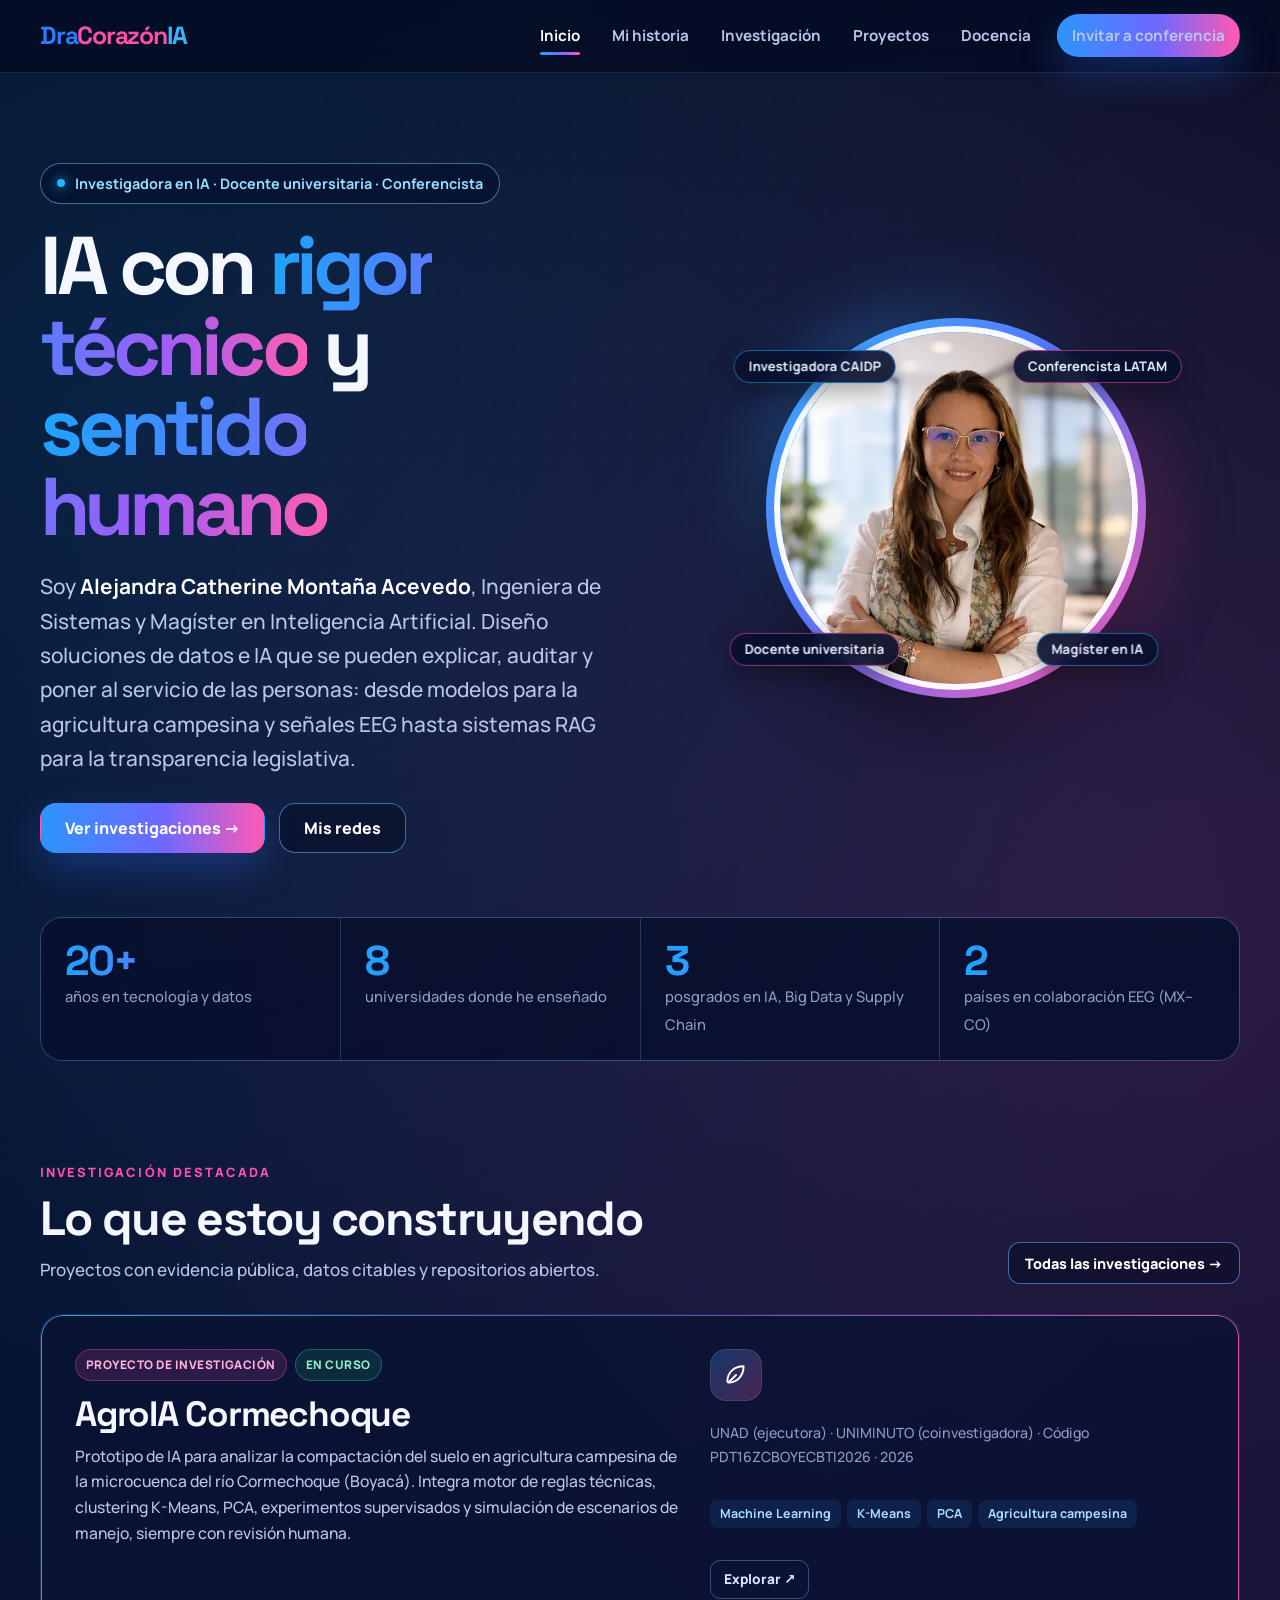
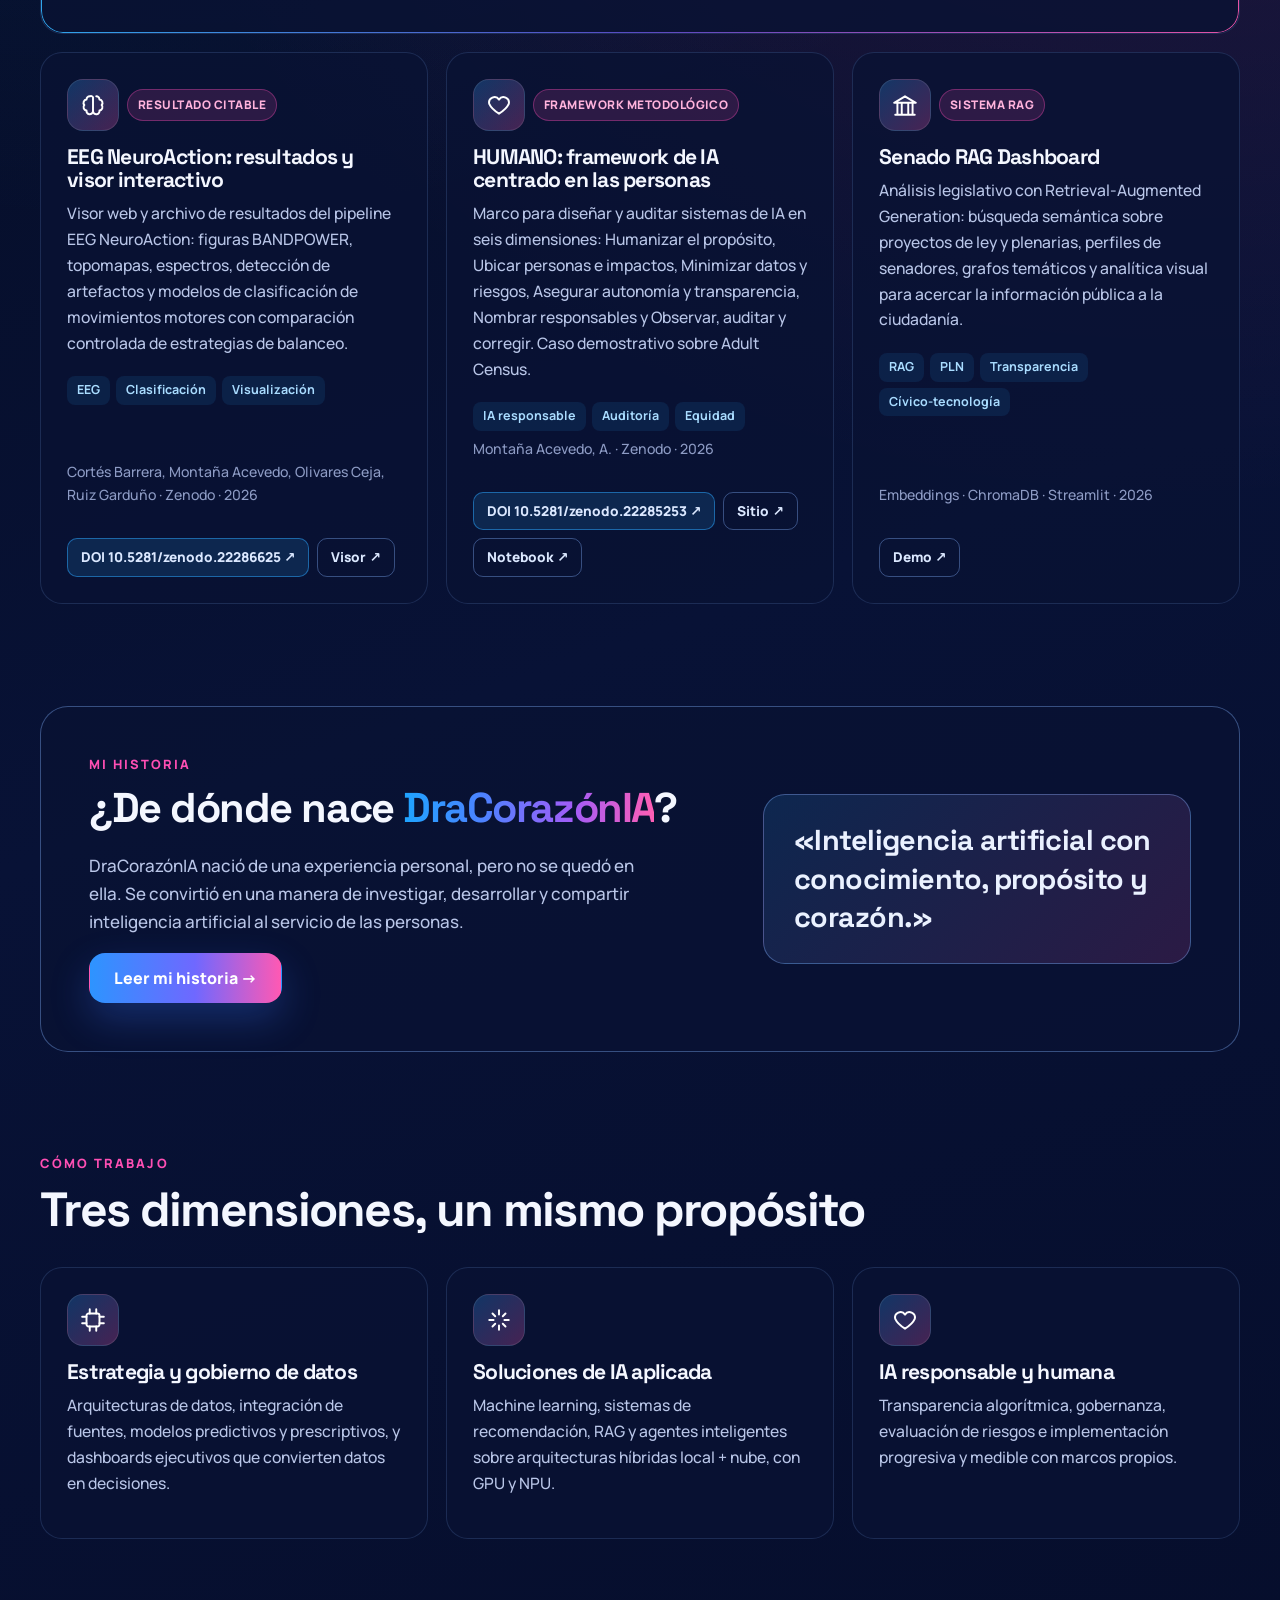
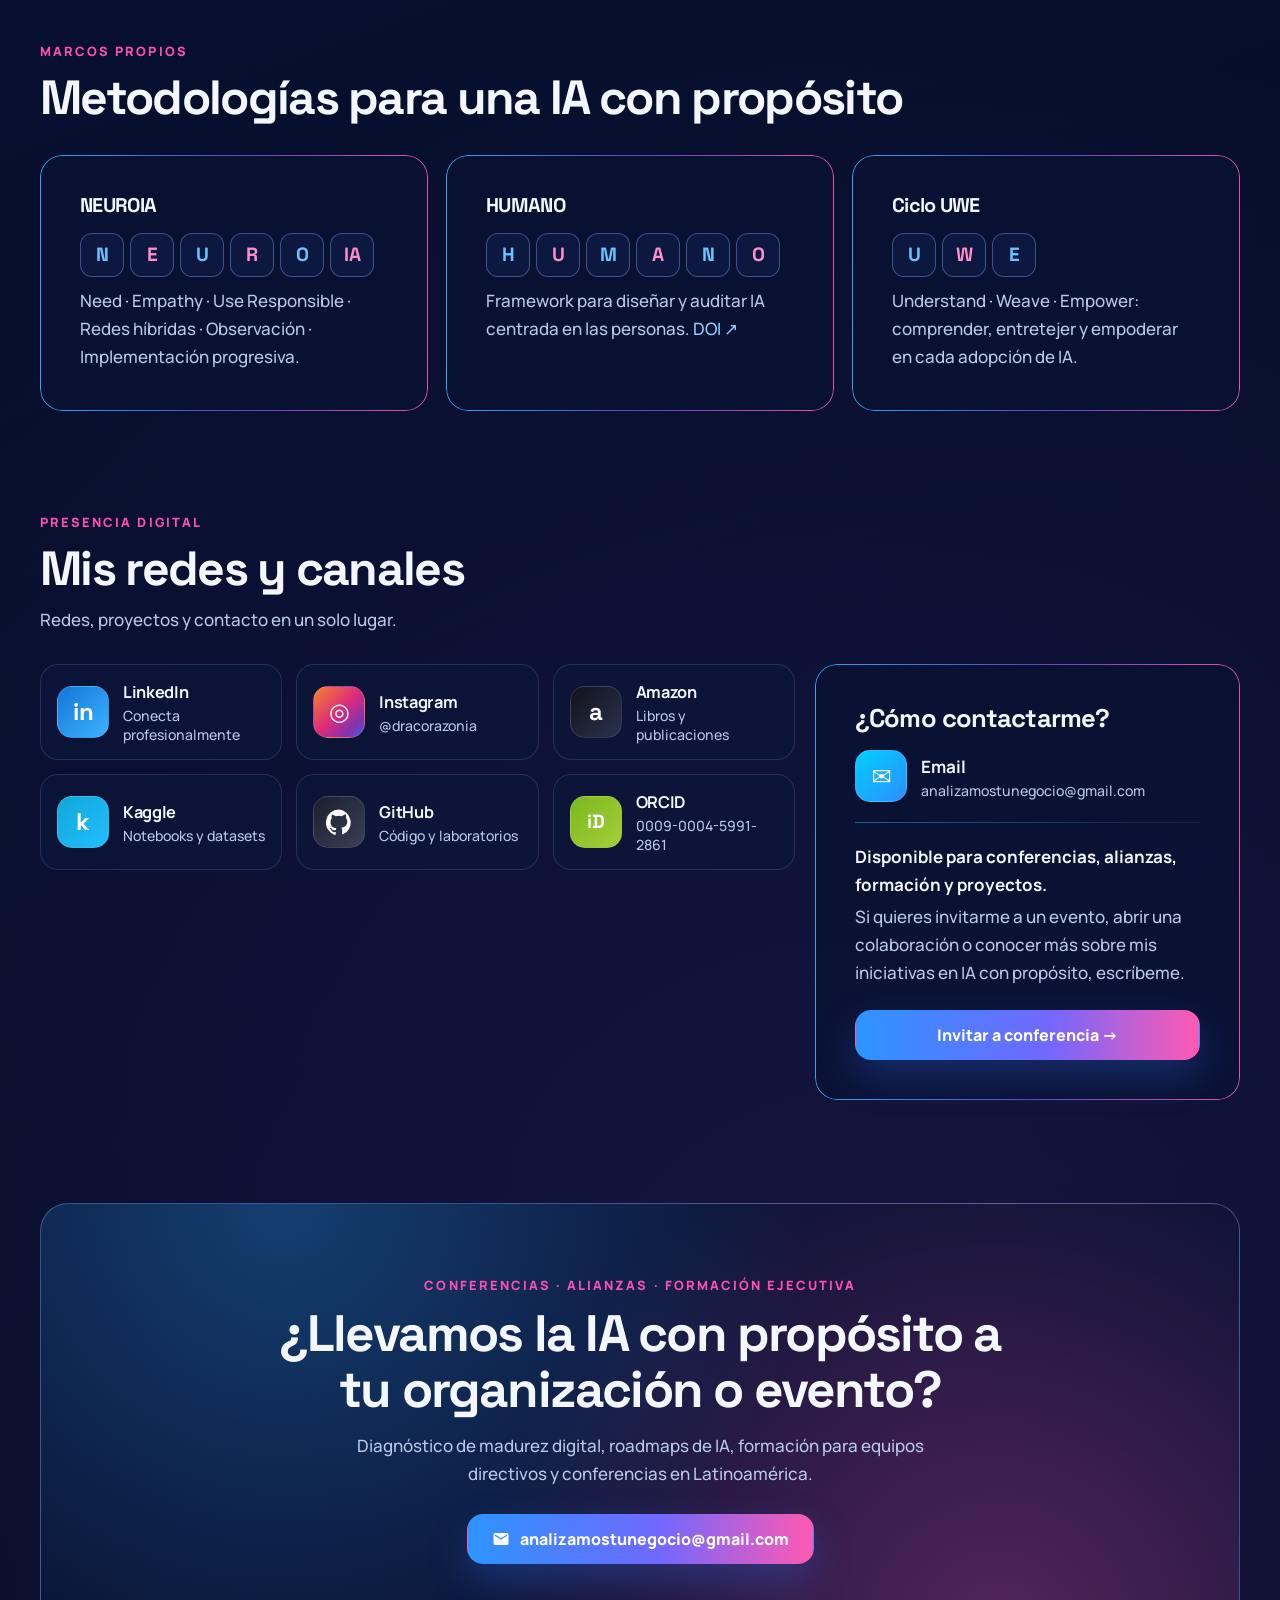
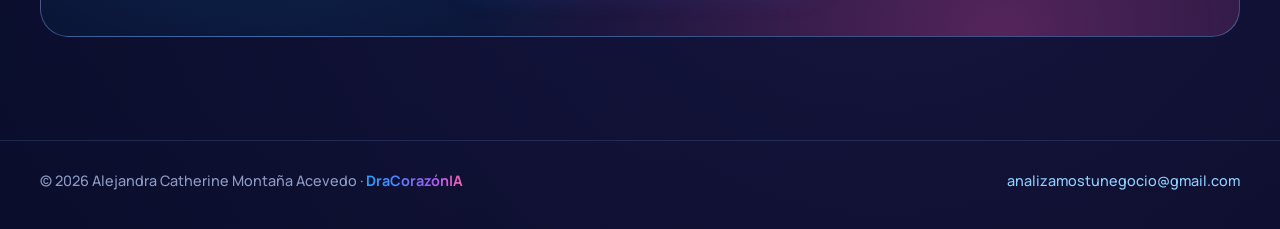
==== index.html @ 2e975c60 "Enlazar las experiencias publicadas en lugar del código Los botones de cada proyecto llevan ahora a " ====
<!doctype html>
<html lang="es">
<head>
  <meta charset="utf-8">
  <meta name="viewport" content="width=device-width, initial-scale=1.0, viewport-fit=cover">
  <title>Alejandra Montaña · DraCorazónIA</title>
  <meta name="description" content="Alejandra Catherine Montaña Acevedo: Ingeniera de Sistemas y Magíster en IA. Investigación, docencia y conferencias en IA responsable.">
  <meta name="theme-color" content="#050b22">
  <meta property="og:title" content="Alejandra Montaña · DraCorazónIA">
  <meta property="og:description" content="Alejandra Catherine Montaña Acevedo: Ingeniera de Sistemas y Magíster en IA. Investigación, docencia y conferencias en IA responsable.">
  <meta property="og:type" content="website">
  <meta property="og:image" content="https://acatherinebusinessintelligence.github.io/images/alejandra.jpg">
  <link rel="icon" href="data:image/svg+xml,%3Csvg xmlns='http://www.w3.org/2000/svg' viewBox='0 0 32 32'%3E%3Cdefs%3E%3ClinearGradient id='g' x1='0' x2='1'%3E%3Cstop offset='0' stop-color='%232d94ff'/%3E%3Cstop offset='1' stop-color='%23ff59b3'/%3E%3C/linearGradient%3E%3C/defs%3E%3Crect width='32' height='32' rx='9' fill='url(%23g)'/%3E%3Ctext x='16' y='22' font-family='Arial' font-weight='700' font-size='15' fill='white' text-anchor='middle'%3EAM%3C/text%3E%3C/svg%3E">
  <link rel="preconnect" href="https://fonts.googleapis.com">
  <link rel="preconnect" href="https://fonts.gstatic.com" crossorigin>
  <link href="https://fonts.googleapis.com/css2?family=Space+Grotesk:wght@500;700;800&family=Manrope:wght@500;600;700;800&display=swap" rel="stylesheet">
  <link rel="stylesheet" href="style.css?v=9">
</head>
<body>
<a class="skip" href="#contenido">Saltar al contenido</a>
<header class="site-header">
  <div class="wrap nav">
    <a class="brand" href="index.html" aria-label="DraCorazónIA, inicio"><span class="dra">Dra</span><span class="corazon">Corazón</span><span class="ia">IA</span></a>
    <button class="menu-btn" aria-expanded="false" aria-controls="nav-links" aria-label="Abrir menú">
      <svg viewBox="0 0 24 24" fill="none" stroke="currentColor" stroke-width="2" stroke-linecap="round"><path d="M4 7h16M4 12h16M4 17h16"/></svg>
    </button>
    <nav id="nav-links" class="nav-links" aria-label="Principal">
        <a href="index.html" aria-current="page">Inicio</a>
        <a href="historia.html">Mi historia</a>
        <a href="investigacion.html">Investigación</a>
        <a href="proyectos.html">Proyectos</a>
        <a href="docencia.html">Docencia</a>
      <a class="btn btn-primary btn-sm nav-cta" href="mailto:analizamostunegocio@gmail.com?subject=Invitaci%C3%B3n%20a%20conferencia">Invitar a conferencia</a>
    </nav>
  </div>
</header>

<main id="contenido">
  <div class="wrap">
    <section class="hero">
      <div>
        <span class="eyebrow">Investigadora en IA · Docente universitaria · Conferencista</span>
        <h1>IA con <span class="grad-text">rigor técnico</span> y <span class="grad-text">sentido humano</span></h1>
        <p class="lead">Soy <strong>Alejandra Catherine Montaña Acevedo</strong>, Ingeniera de Sistemas y Magíster en Inteligencia Artificial.
        Diseño soluciones de datos e IA que se pueden explicar, auditar y poner al servicio de las personas: desde modelos para la agricultura campesina
        y señales EEG hasta sistemas RAG para la transparencia legislativa.</p>
        <div class="hero-actions">
          <a class="btn btn-primary" href="investigacion.html">Ver investigaciones →</a>
          <a class="btn btn-ghost" href="#redes">Mis redes</a>
        </div>
      </div>
      <div class="portrait">
        <div class="portrait-ring">
          <picture>
            <source srcset="images/alejandra.webp" type="image/webp">
            <img src="images/alejandra.jpg" alt="Retrato de Alejandra Montaña" width="640" height="960" fetchpriority="high">
          </picture>
        </div>
        <ul class="orbit" aria-label="Aspectos destacados del perfil">
          <li class="orbit-chip" style="--a:45deg"><span><b>Magíster en IA</b></span></li>
          <li class="orbit-chip" style="--a:135deg"><span><b>Docente universitaria</b></span></li>
          <li class="orbit-chip" style="--a:225deg"><span><b>Investigadora CAIDP</b></span></li>
          <li class="orbit-chip" style="--a:315deg"><span><b>Conferencista LATAM</b></span></li>
        </ul>
      </div>
    </section>

    <div class="stats reveal" role="list">
      <div class="stat" role="listitem"><b class="grad-text">20+</b><span>años en tecnología y datos</span></div>
      <div class="stat" role="listitem"><b class="grad-text">8</b><span>universidades donde he enseñado</span></div>
      <div class="stat" role="listitem"><b class="grad-text">3</b><span>posgrados en IA, Big Data y Supply Chain</span></div>
      <div class="stat" role="listitem"><b class="grad-text">2</b><span>países en colaboración EEG (MX–CO)</span></div>
    </div>

    <section class="section">
      <div class="section-head">
        <div><span class="kicker">Investigación destacada</span><h2>Lo que estoy construyendo</h2>
        <p>Proyectos con evidencia pública, datos citables y repositorios abiertos.</p></div>
        <a class="btn btn-ghost btn-sm" href="investigacion.html">Todas las investigaciones →</a>
      </div>
      <div class="grid">
      <article class="card featured reveal" data-topics="agro ml">
        <div>
          <div class="badges"><span class="badge type">Proyecto de investigación</span><span class="badge live">En curso</span></div>
          <h3>AgroIA Cormechoque</h3>
          <p>Prototipo de IA para analizar la compactación del suelo en agricultura campesina de la microcuenca del río Cormechoque (Boyacá). Integra motor de reglas técnicas, clustering K-Means, PCA, experimentos supervisados y simulación de escenarios de manejo, siempre con revisión humana.</p>
        </div>
        <div style="display:flex;flex-direction:column;justify-content:center;gap:14px">
          <div class="icon"><svg viewBox="0 0 24 24" aria-hidden="true"><path d="M5 19c8 0 14-6 14-15-9 0-15 6-15 14zM5 19l7-7"/></svg></div>
          <p class="meta">UNAD (ejecutora) · UNIMINUTO (coinvestigadora) · Código PDT16ZCBOYECBTI2026 · 2026</p>
          <div class="tags"><span class="tag">Machine Learning</span><span class="tag">K-Means</span><span class="tag">PCA</span><span class="tag">Agricultura campesina</span></div>
          <div class="card-links"><a href="https://acatherinebusinessintelligence.github.io/agroia-cormechoque-public/" target="_blank" rel="noopener">Explorar ↗</a></div>
        </div>
      </article>
      <article class="card reveal" data-topics="neuro ml">
        <div class="badges"><div class="icon"><svg viewBox="0 0 24 24" aria-hidden="true"><path d="M9 4a3 3 0 0 0-3 3 3 3 0 0 0-2 5 3 3 0 0 0 2 5 3 3 0 0 0 6 1V5a2 2 0 0 0-3-1zM15 4a3 3 0 0 1 3 3 3 3 0 0 1 2 5 3 3 0 0 1-2 5 3 3 0 0 1-6 1"/></svg></div><span class="badge type">Resultado citable</span></div>
        <h3>EEG NeuroAction: resultados y visor interactivo</h3>
        <p>Visor web y archivo de resultados del pipeline EEG NeuroAction: figuras BANDPOWER, topomapas, espectros, detección de artefactos y modelos de clasificación de movimientos motores con comparación controlada de estrategias de balanceo.</p>
        <div class="tags"><span class="tag">EEG</span><span class="tag">Clasificación</span><span class="tag">Visualización</span></div>
        <p class="meta">Cortés Barrera, Montaña Acevedo, Olivares Ceja, Ruiz Garduño · Zenodo · 2026</p>
        <div class="card-links"><a class="doi" href="https://doi.org/10.5281/zenodo.22286625" target="_blank" rel="noopener">DOI 10.5281/zenodo.22286625 ↗</a><a href="https://acatherinebusinessintelligence.github.io/eeg-neuroaction-resultados/" target="_blank" rel="noopener">Visor ↗</a></div>
      </article>
      <article class="card reveal" data-topics="etica">
        <div class="badges"><div class="icon"><svg viewBox="0 0 24 24" aria-hidden="true"><path d="M12 20s-7-4.4-9-9a5 5 0 0 1 9-4 5 5 0 0 1 9 4c-2 4.6-9 9-9 9z"/></svg></div><span class="badge type">Framework metodológico</span></div>
        <h3>HUMANO: framework de IA centrado en las personas</h3>
        <p>Marco para diseñar y auditar sistemas de IA en seis dimensiones: Humanizar el propósito, Ubicar personas e impactos, Minimizar datos y riesgos, Asegurar autonomía y transparencia, Nombrar responsables y Observar, auditar y corregir. Caso demostrativo sobre Adult Census.</p>
        <div class="tags"><span class="tag">IA responsable</span><span class="tag">Auditoría</span><span class="tag">Equidad</span></div>
        <p class="meta">Montaña Acevedo, A. · Zenodo · 2026</p>
        <div class="card-links"><a class="doi" href="https://doi.org/10.5281/zenodo.22285253" target="_blank" rel="noopener">DOI 10.5281/zenodo.22285253 ↗</a><a href="https://acatherinebusinessintelligence.github.io/humano-ai-framework/" target="_blank" rel="noopener">Sitio ↗</a><a href="https://www.kaggle.com/code/alejandramontana/humano-adult-census-kaggle" target="_blank" rel="noopener">Notebook ↗</a></div>
      </article>
      <article class="card reveal" data-topics="civica nlp">
        <div class="badges"><div class="icon"><svg viewBox="0 0 24 24" aria-hidden="true"><path d="M3 21h18M5 21V10M9 21V10M15 21V10M19 21V10M2 10l10-6 10 6z"/></svg></div><span class="badge type">Sistema RAG</span></div>
        <h3>Senado RAG Dashboard</h3>
        <p>Análisis legislativo con Retrieval-Augmented Generation: búsqueda semántica sobre proyectos de ley y plenarias, perfiles de senadores, grafos temáticos y analítica visual para acercar la información pública a la ciudadanía.</p>
        <div class="tags"><span class="tag">RAG</span><span class="tag">PLN</span><span class="tag">Transparencia</span><span class="tag">Cívico-tecnología</span></div>
        <p class="meta">Embeddings · ChromaDB · Streamlit · 2026</p>
        <div class="card-links"><a href="https://acatherinebusinessintelligence.github.io/senado-rag-dashboard/#vision" target="_blank" rel="noopener">Demo ↗</a></div>
      </article>
      </div>
    </section>

    <section class="section">
      <div class="story-teaser reveal">
        <div>
          <span class="kicker">Mi historia</span>
          <h2>¿De dónde nace <span class="grad-text">DraCorazónIA</span>?</h2>
          <p>DraCorazónIA nació de una experiencia personal, pero no se quedó en ella. Se convirtió en una manera de investigar,
          desarrollar y compartir inteligencia artificial al servicio de las personas.</p>
          <a class="btn btn-primary" href="historia.html">Leer mi historia →</a>
        </div>
        <blockquote>«Inteligencia artificial con conocimiento, propósito y corazón.»</blockquote>
      </div>
    </section>

    <section class="section">
      <div class="section-head"><div><span class="kicker">Cómo trabajo</span><h2>Tres dimensiones, un mismo propósito</h2></div></div>
      <div class="grid">
        <div class="card reveal"><div class="icon"><svg viewBox="0 0 24 24" aria-hidden="true"><rect x="6" y="6" width="12" height="12" rx="2"/><path d="M9 2v4M15 2v4M9 18v4M15 18v4M2 9h4M2 15h4M18 9h4M18 15h4"/></svg></div><h3>Estrategia y gobierno de datos</h3>
          <p>Arquitecturas de datos, integración de fuentes, modelos predictivos y prescriptivos, y dashboards ejecutivos que convierten datos en decisiones.</p></div>
        <div class="card reveal"><div class="icon"><svg viewBox="0 0 24 24" aria-hidden="true"><path d="M12 3v4M12 17v4M3 12h4M17 12h4M6 6l2.5 2.5M15.5 15.5 18 18M6 18l2.5-2.5M15.5 8.5 18 6"/></svg></div><h3>Soluciones de IA aplicada</h3>
          <p>Machine learning, sistemas de recomendación, RAG y agentes inteligentes sobre arquitecturas híbridas local + nube, con GPU y NPU.</p></div>
        <div class="card reveal"><div class="icon"><svg viewBox="0 0 24 24" aria-hidden="true"><path d="M12 20s-7-4.4-9-9a5 5 0 0 1 9-4 5 5 0 0 1 9 4c-2 4.6-9 9-9 9z"/></svg></div><h3>IA responsable y humana</h3>
          <p>Transparencia algorítmica, gobernanza, evaluación de riesgos e implementación progresiva y medible con marcos propios.</p></div>
      </div>
    </section>

    <section class="section">
      <div class="section-head"><div><span class="kicker">Marcos propios</span><h2>Metodologías para una IA con propósito</h2></div></div>
      <div class="framework-row">
        <div class="panel reveal"><h3>NEUROIA</h3>
          <div class="acronym" aria-hidden="true"><span>N</span><span>E</span><span>U</span><span>R</span><span>O</span><span>IA</span></div>
          <p style="color:var(--muted);margin:0">Need · Empathy · Use Responsible · Redes híbridas · Observación · Implementación progresiva.</p></div>
        <div class="panel reveal"><h3>HUMANO</h3>
          <div class="acronym" aria-hidden="true"><span>H</span><span>U</span><span>M</span><span>A</span><span>N</span><span>O</span></div>
          <p style="color:var(--muted);margin:0">Framework para diseñar y auditar IA centrada en las personas. <a href="https://doi.org/10.5281/zenodo.22285253" target="_blank" rel="noopener">DOI ↗</a></p></div>
        <div class="panel reveal"><h3>Ciclo UWE</h3>
          <div class="acronym" aria-hidden="true"><span>U</span><span>W</span><span>E</span></div>
          <p style="color:var(--muted);margin:0">Understand · Weave · Empower: comprender, entretejer y empoderar en cada adopción de IA.</p></div>
      </div>
    </section>

    <section class="section" id="redes">
      <div class="section-head"><div><span class="kicker">Presencia digital</span><h2>Mis redes y canales</h2>
        <p>Redes, proyectos y contacto en un solo lugar.</p></div></div>
      <div class="channels">
        <div class="channel-grid">
          <a class="channel reveal" href="https://www.linkedin.com/in/alejandra-montana/" target="_blank" rel="noopener"><span class="ch-icon linkedin" aria-hidden="true">in</span><span class="ch-copy"><b>LinkedIn</b><small>Conecta profesionalmente</small></span><span class="ch-arrow" aria-hidden="true">→</span></a>
          <a class="channel reveal" href="https://www.instagram.com/dracorazonia/" target="_blank" rel="noopener"><span class="ch-icon instagram" aria-hidden="true">◎</span><span class="ch-copy"><b>Instagram</b><small>@dracorazonia</small></span><span class="ch-arrow" aria-hidden="true">→</span></a>
          <a class="channel reveal" href="https://www.amazon.com/-/es/dp/B0G52C9DPS" target="_blank" rel="noopener"><span class="ch-icon amazon" aria-hidden="true">a</span><span class="ch-copy"><b>Amazon</b><small>Libros y publicaciones</small></span><span class="ch-arrow" aria-hidden="true">→</span></a>
          <a class="channel reveal" href="https://www.kaggle.com/alejandramontana" target="_blank" rel="noopener"><span class="ch-icon kaggle" aria-hidden="true">k</span><span class="ch-copy"><b>Kaggle</b><small>Notebooks y datasets</small></span><span class="ch-arrow" aria-hidden="true">→</span></a>
          <a class="channel reveal" href="https://github.com/acatherinebusinessintelligence" target="_blank" rel="noopener"><span class="ch-icon github" aria-hidden="true"><svg viewBox="0 0 24 24" aria-hidden="true"><path d="M12 .5a12 12 0 0 0-3.8 23.4c.6.1.8-.3.8-.6v-2c-3.3.7-4-1.6-4-1.6-.6-1.4-1.4-1.8-1.4-1.8-1-.7.1-.7.1-.7 1.2.1 1.8 1.2 1.8 1.2 1 1.8 2.8 1.3 3.5 1 .1-.8.4-1.3.7-1.6-2.7-.3-5.5-1.3-5.5-6 0-1.3.5-2.4 1.2-3.2-.1-.3-.5-1.5.1-3.2 0 0 1-.3 3.3 1.2a11.5 11.5 0 0 1 6 0C17.3 4.7 18.3 5 18.3 5c.7 1.7.2 2.9.1 3.2.8.8 1.2 1.9 1.2 3.2 0 4.6-2.8 5.6-5.5 5.9.4.4.8 1.1.8 2.2v3.3c0 .3.2.7.8.6A12 12 0 0 0 12 .5z"/></svg></span><span class="ch-copy"><b>GitHub</b><small>Código y laboratorios</small></span><span class="ch-arrow" aria-hidden="true">→</span></a>
          <a class="channel reveal" href="https://orcid.org/0009-0004-5991-2861" target="_blank" rel="noopener"><span class="ch-icon orcid" aria-hidden="true">iD</span><span class="ch-copy"><b>ORCID</b><small>0009-0004-5991-2861</small></span><span class="ch-arrow" aria-hidden="true">→</span></a>
        </div>
        <aside class="panel contact-panel reveal" id="contacto">
          <h3>¿Cómo contactarme?</h3>
          <a class="contact-line" href="mailto:analizamostunegocio@gmail.com"><span class="ch-icon web" aria-hidden="true">✉</span><span><b>Email</b><small>analizamostunegocio@gmail.com</small></span></a>
          <div class="divider"></div>
          <p><strong>Disponible para conferencias, alianzas, formación y proyectos.</strong>
          Si quieres invitarme a un evento, abrir una colaboración o conocer más sobre mis iniciativas en IA con propósito, escríbeme.</p>
          <a class="btn btn-primary" href="mailto:analizamostunegocio@gmail.com?subject=Invitaci%C3%B3n%20a%20conferencia">Invitar a conferencia →</a>
        </aside>
      </div>
    </section>

    <section class="section">
      <div class="cta reveal">
        <span class="kicker">Conferencias · Alianzas · Formación ejecutiva</span>
        <h2>¿Llevamos la IA con propósito a tu organización o evento?</h2>
        <p>Diagnóstico de madurez digital, roadmaps de IA, formación para equipos directivos y conferencias en Latinoamérica.</p>
        <div class="hero-actions"><a class="btn btn-primary" href="mailto:analizamostunegocio@gmail.com?subject=Invitaci%C3%B3n%20o%20colaboraci%C3%B3n"><svg viewBox="0 0 24 24" aria-hidden="true"><path d="M20 4H4a2 2 0 0 0-2 2v12a2 2 0 0 0 2 2h16a2 2 0 0 0 2-2V6a2 2 0 0 0-2-2zm0 4-8 5-8-5V6l8 5 8-5z"/></svg>analizamostunegocio@gmail.com</a></div>
      </div>
    </section>
  </div>
</main>

<footer class="site-footer">
  <div class="wrap">
    <span>© 2026 Alejandra Catherine Montaña Acevedo · <span class="grad-text"><strong>DraCorazónIA</strong></span></span>
    <span><a href="mailto:analizamostunegocio@gmail.com">analizamostunegocio@gmail.com</a></span>
  </div>
</footer>
<script src="main.js?v=9"></script>
</body>
</html>
---- style.css ----
/* DraCorazónIA — sistema visual del sitio personal */
:root {
  --bg: #050b22;
  --bg-2: #081236;
  --surface: rgba(10, 19, 52, .78);
  --surface-2: rgba(16, 28, 70, .7);
  --line: rgba(131, 178, 255, .16);
  --line-strong: rgba(131, 178, 255, .38);
  --text: #f4f7ff;
  --muted: #b9c6e8;
  --soft: #8d9bc4;
  --blue: #2da8ff;
  --indigo: #6f68ff;
  --pink: #ff4fb4;
  --grad: linear-gradient(90deg, #1ea4ff 0%, #4d82ff 32%, #a35cf7 68%, #ff5eb4 100%);
  --grad-btn: linear-gradient(90deg, #2d94ff, #6f68ff 55%, #ff59b3);
  --radius: 22px;
  --radius-sm: 14px;
  --max: 1200px;
  --pad: clamp(16px, 4vw, 40px);
  --shadow: 0 24px 60px rgba(0, 0, 0, .35);
  --display: "Space Grotesk", Manrope, system-ui, sans-serif;
  --body: Manrope, system-ui, -apple-system, "Segoe UI", sans-serif;
}

* { box-sizing: border-box; }
html { scroll-behavior: smooth; -webkit-text-size-adjust: 100%; background: #050b22; }
body {
  margin: 0;
  min-height: 100vh;
  font: 500 17px/1.65 var(--body);
  color: var(--text);
  background:
    radial-gradient(circle at 12% 8%, rgba(38, 147, 255, .18), transparent 30%),
    radial-gradient(circle at 92% 18%, rgba(255, 79, 180, .16), transparent 28%),
    radial-gradient(circle at 70% 92%, rgba(139, 92, 246, .14), transparent 30%),
    linear-gradient(160deg, #020815 0%, var(--bg-2) 45%, #03081e 100%);
  overflow-x: hidden;
}
body::before {
  content: "";
  position: fixed; inset: 0; pointer-events: none; z-index: 0;
  background-image: radial-gradient(rgba(120, 170, 255, .10) 1px, transparent 1.5px);
  background-size: 28px 28px;
  mask-image: radial-gradient(circle at 50% 30%, #000 0, transparent 75%);
}
img { max-width: 100%; display: block; height: auto; }
a { color: #8fd0ff; text-decoration: none; }
a:hover { color: #fff; }
:focus-visible { outline: 2px solid var(--blue); outline-offset: 3px; border-radius: 8px; }
h1, h2, h3, h4 { font-family: var(--display); letter-spacing: -.035em; line-height: 1.1; margin: 0 0 .5em; }
p { margin: 0 0 1em; }
.skip { position: absolute; left: -999px; top: 8px; background: #fff; color: #000; padding: 8px 14px; border-radius: 8px; z-index: 100; }
.skip:focus { left: 8px; }

.wrap { width: min(var(--max), calc(100% - var(--pad) * 2)); margin: 0 auto; position: relative; z-index: 1; }
.grad-text { background: var(--grad); -webkit-background-clip: text; background-clip: text; color: transparent; }

/* ---------- Navegación ---------- */
.site-header {
  position: sticky; top: 0; z-index: 50;
  background: rgba(4, 10, 32, .72);
  backdrop-filter: blur(14px); -webkit-backdrop-filter: blur(14px);
  border-bottom: 1px solid var(--line);
}
.nav { display: flex; align-items: center; gap: 20px; min-height: 72px; }
.brand { font-family: var(--display); font-weight: 800; font-size: 1.55rem; letter-spacing: -.05em; line-height: 1; color: #fff; }
.brand:hover { color: #fff; }
.brand .dra { color: #2f7bff; } .brand .corazon { color: #ff4fa6; } .brand .ia { color: #3bb3ff; }
.nav-links { display: flex; gap: 4px; margin-left: auto; align-items: center; }
.nav-links a {
  color: var(--muted); font-weight: 700; font-size: .95rem;
  padding: 10px 14px; border-radius: 999px; position: relative;
}
.nav-links a:hover { color: #fff; background: rgba(255, 255, 255, .05); }
.nav-links a[aria-current="page"] { color: #fff; }
.nav-links a[aria-current="page"]::after {
  content: ""; position: absolute; left: 14px; right: 14px; bottom: 4px; height: 3px;
  border-radius: 99px; background: var(--grad);
}
.nav-cta { margin-left: 8px; }
.menu-btn {
  display: none; margin-left: auto; width: 46px; height: 46px; border-radius: 12px;
  border: 1px solid var(--line-strong); background: var(--surface); color: #fff; cursor: pointer;
}
.menu-btn svg { width: 22px; height: 22px; }

/* ---------- Botones ---------- */
.btn {
  display: inline-flex; align-items: center; justify-content: center; gap: 10px;
  min-height: 50px; padding: 0 24px; border-radius: 16px;
  font: 800 1rem var(--body); color: #fff; border: 1px solid transparent;
  transition: transform .2s ease, box-shadow .2s ease, border-color .2s ease;
}
.btn:hover { transform: translateY(-2px); color: #fff; }
.btn-primary { background: var(--grad-btn); box-shadow: 0 16px 38px rgba(55, 115, 255, .28); }
.btn-ghost { background: rgba(2, 10, 30, .45); border-color: rgba(81, 173, 255, .6); }
.btn-ghost:hover { border-color: var(--pink); }
.btn-sm { min-height: 42px; padding: 0 16px; border-radius: 12px; font-size: .9rem; }
.btn svg { width: 18px; height: 18px; fill: currentColor; }

/* ---------- Hero ---------- */
.hero {
  display: grid; grid-template-columns: minmax(0, 1.25fr) minmax(0, .85fr);
  gap: clamp(28px, 5vw, 64px); align-items: center;
  padding: clamp(40px, 7vw, 96px) 0 clamp(32px, 5vw, 64px);
}
.eyebrow {
  display: inline-flex; align-items: center; gap: 10px; padding: 8px 16px;
  border-radius: 999px; font-size: .9rem; font-weight: 700; color: #97deff;
  border: 1px solid rgba(156, 220, 255, .45); background: rgba(2, 14, 45, .55);
}
.eyebrow::before { content: ""; width: 8px; height: 8px; border-radius: 50%; background: #1eb6ff; box-shadow: 0 0 12px #1eb6ff; }
.hero h1 { font-size: clamp(2.5rem, 6.4vw, 5.2rem); font-weight: 800; letter-spacing: -.06em; line-height: .98; margin: 22px 0 22px; }
.hero .lead { font-size: clamp(1.08rem, 1.7vw, 1.3rem); color: var(--muted); max-width: 640px; }
.hero .lead strong { color: #fff; }
.hero-actions { display: flex; gap: 14px; flex-wrap: wrap; margin-top: 28px; }

.portrait { position: relative; justify-self: center; width: min(100%, 420px); }
.portrait::before {
  content: ""; position: absolute; inset: -8%; border-radius: 50%;
  background: radial-gradient(circle at 30% 30%, rgba(46, 160, 255, .35), transparent 55%),
              radial-gradient(circle at 75% 60%, rgba(255, 82, 177, .32), transparent 50%);
  filter: blur(30px); z-index: -1;
}
.portrait-ring {
  aspect-ratio: 1; border-radius: 50%; padding: 8px;
  background: linear-gradient(135deg, #34b6ff 0%, #5777ff 42%, #ff5ab2 100%);
  box-shadow: 0 30px 70px rgba(0, 0, 0, .4);
}
.portrait-ring picture, .portrait-ring img {
  width: 100%; height: 100%; border-radius: 50%; object-fit: cover; object-position: center 18%;
}
.portrait-ring picture { display: block; overflow: hidden; border: 6px solid rgba(255, 255, 255, .95); }

/* ---------- Métricas ---------- */
.stats {
  display: grid; grid-template-columns: repeat(4, minmax(0, 1fr)); gap: 1px;
  background: var(--line); border: 1px solid var(--line); border-radius: var(--radius); overflow: hidden;
}
.stat { background: rgba(7, 15, 44, .92); padding: 22px 24px; }
.stat b { display: block; font: 800 clamp(1.8rem, 3.4vw, 2.6rem)/1 var(--display); letter-spacing: -.05em; }
.stat span { color: var(--soft); font-size: .92rem; }

/* ---------- Secciones ---------- */
.section { padding: clamp(56px, 8vw, 104px) 0 0; }
.section-head { display: flex; align-items: end; justify-content: space-between; gap: 20px; flex-wrap: wrap; margin-bottom: 30px; }
.section-head h2 { font-size: clamp(1.9rem, 4vw, 3rem); margin: 0; }
.section-head p { color: var(--muted); max-width: 560px; margin: 10px 0 0; }
.kicker { display: block; font: 800 .8rem var(--body); text-transform: uppercase; letter-spacing: .16em; color: var(--pink); margin-bottom: 12px; }

.page-hero { padding: clamp(48px, 7vw, 88px) 0 8px; }
.page-hero h1 { font-size: clamp(2.4rem, 6vw, 4.4rem); letter-spacing: -.06em; margin: 18px 0 18px; }
.page-hero .lead { color: var(--muted); font-size: clamp(1.05rem, 1.6vw, 1.25rem); max-width: 760px; }

/* ---------- Tarjetas ---------- */
.grid { display: grid; gap: 18px; grid-template-columns: repeat(auto-fill, minmax(min(100%, 320px), 1fr)); }
.grid-2 { grid-template-columns: repeat(auto-fill, minmax(min(100%, 460px), 1fr)); }
.card {
  position: relative; display: flex; flex-direction: column;
  background: var(--surface); border: 1px solid var(--line); border-radius: var(--radius);
  padding: 26px; min-width: 0;
  transition: transform .22s ease, border-color .22s ease, box-shadow .22s ease;
}
.card:hover { transform: translateY(-4px); border-color: var(--line-strong); box-shadow: var(--shadow); }
.card h3 { font-size: 1.32rem; margin: 14px 0 10px; }
.card p { color: var(--muted); font-size: .98rem; }
.card .meta { color: var(--soft); font-size: .88rem; margin-top: auto; padding-top: 6px; }
.card-links { display: flex; gap: 8px; flex-wrap: wrap; margin-top: 18px; }
.card-links a {
  display: inline-flex; align-items: center; gap: 6px; font-size: .85rem; font-weight: 800;
  padding: 7px 13px; border-radius: 10px; border: 1px solid var(--line-strong); color: #dbe8ff;
}
.card-links a:hover { border-color: var(--pink); color: #fff; }
.card-links a.doi { background: rgba(45, 168, 255, .14); border-color: rgba(45, 168, 255, .5); }
.card.featured { grid-column: 1 / -1; display: grid; grid-template-columns: 1.1fr .9fr; gap: 30px; padding: 34px; }
.card.featured::before, .panel::before {
  content: ""; position: absolute; inset: 0; padding: 1px; border-radius: inherit; pointer-events: none;
  background: linear-gradient(90deg, rgba(52, 182, 255, .9), rgba(123, 97, 255, .7), rgba(255, 90, 178, .9));
  -webkit-mask: linear-gradient(#fff 0 0) content-box, linear-gradient(#fff 0 0);
  -webkit-mask-composite: xor; mask-composite: exclude;
}
.card.featured h3 { font-size: clamp(1.6rem, 3vw, 2.2rem); }

.badges { display: flex; gap: 8px; flex-wrap: wrap; align-items: center; }
.badge {
  font-size: .74rem; font-weight: 800; letter-spacing: .04em; text-transform: uppercase;
  padding: 5px 10px; border-radius: 999px; background: rgba(255, 255, 255, .06); color: var(--muted);
  border: 1px solid var(--line);
}
.badge.type { background: rgba(255, 79, 180, .14); color: #ffb3dc; border-color: rgba(255, 79, 180, .35); }
.badge.live { background: rgba(46, 213, 140, .12); color: #8ff0c4; border-color: rgba(46, 213, 140, .35); }
.tags { display: flex; gap: 6px; flex-wrap: wrap; margin-top: 4px; }
.tag { font-size: .78rem; font-weight: 700; padding: 4px 10px; border-radius: 8px; background: rgba(45, 168, 255, .1); color: #a9dcff; }

.icon {
  width: 52px; height: 52px; border-radius: 16px; display: grid; place-items: center;
  background: linear-gradient(135deg, rgba(44, 165, 255, .25), rgba(255, 89, 179, .25));
  border: 1px solid rgba(255, 255, 255, .1);
}
.icon svg { width: 26px; height: 26px; fill: none; stroke: #fff; stroke-width: 1.8; stroke-linecap: round; stroke-linejoin: round; }

.panel { position: relative; background: var(--surface); border-radius: var(--radius); padding: clamp(24px, 4vw, 40px); }

/* Frameworks */
.framework-row { display: grid; grid-template-columns: repeat(auto-fit, minmax(min(100%, 340px), 1fr)); gap: 18px; }
.acronym { display: flex; gap: 6px; flex-wrap: wrap; margin: 16px 0 10px; }
.acronym span {
  display: grid; place-items: center; width: 44px; height: 44px; border-radius: 12px;
  font: 800 1.2rem var(--display); background: var(--surface-2); border: 1px solid var(--line-strong);
}
.acronym span:nth-child(odd) { color: #6cc4ff; } .acronym span:nth-child(even) { color: #ff8fcb; }

/* Filtros */
.filters { display: flex; gap: 8px; flex-wrap: wrap; margin-bottom: 26px; }
.filter {
  font: 700 .92rem var(--body); color: var(--muted); cursor: pointer;
  padding: 10px 16px; min-height: 44px; border-radius: 999px; background: var(--surface); border: 1px solid var(--line);
}
.filter:hover { color: #fff; border-color: var(--line-strong); }
.filter[aria-pressed="true"] { color: #fff; background: var(--grad-btn); border-color: transparent; }
[data-hidden="true"] { display: none !important; }

/* Línea de tiempo */
.timeline { position: relative; display: grid; gap: 14px; padding-left: 30px; }
.timeline::before { content: ""; position: absolute; left: 8px; top: 8px; bottom: 8px; width: 2px; background: linear-gradient(var(--blue), var(--pink)); border-radius: 2px; }
.tl-item { position: relative; background: var(--surface); border: 1px solid var(--line); border-radius: var(--radius-sm); padding: 18px 22px; }
.tl-item::before { content: ""; position: absolute; left: -28px; top: 24px; width: 14px; height: 14px; border-radius: 50%; background: var(--bg); border: 3px solid var(--blue); }
.tl-item.now::before { border-color: var(--pink); box-shadow: 0 0 14px var(--pink); }
.tl-item .when { font-size: .82rem; font-weight: 800; color: #8fd0ff; text-transform: uppercase; letter-spacing: .08em; }
.tl-item h3 { font-size: 1.12rem; margin: 6px 0 4px; }
.tl-item p { color: var(--muted); margin: 0; font-size: .95rem; }

/* Listas */
.list { list-style: none; padding: 0; margin: 0; display: grid; gap: 12px; }
.list li { position: relative; padding-left: 26px; color: var(--muted); }
.list li::before { content: ""; position: absolute; left: 4px; top: .62em; width: 9px; height: 9px; border-radius: 3px; background: var(--grad); transform: rotate(45deg); }
.list li strong { color: var(--text); }
.pub { padding: 20px 0; border-bottom: 1px dashed var(--line-strong); }
.pub:last-child { border-bottom: 0; }
.pub h3 { font-size: 1.12rem; margin: 0 0 6px; }
.pub p { color: var(--soft); margin: 0; font-size: .94rem; }

/* CTA y pie */
.cta {
  position: relative; overflow: hidden; text-align: center;
  padding: clamp(40px, 6vw, 72px) clamp(20px, 5vw, 60px); border-radius: 28px;
  background: radial-gradient(circle at 20% 0%, rgba(45, 168, 255, .3), transparent 50%),
              radial-gradient(circle at 80% 100%, rgba(255, 79, 180, .3), transparent 50%), var(--surface);
  border: 1px solid var(--line-strong);
}
.cta h2 { font-size: clamp(1.9rem, 4.4vw, 3.2rem); max-width: 780px; margin: 0 auto 14px; }
.cta p { color: var(--muted); max-width: 620px; margin: 0 auto 26px; }
.cta .hero-actions { justify-content: center; margin-top: 0; }
.socials { display: flex; gap: 10px; justify-content: center; flex-wrap: wrap; margin-top: 26px; }
.socials a {
  display: inline-flex; align-items: center; gap: 8px; font-weight: 700; font-size: .9rem; color: #dbe8ff;
  padding: 10px 16px; min-height: 44px; border-radius: 999px; border: 1px solid var(--line-strong); background: rgba(2, 10, 30, .4);
}
.socials a:hover { border-color: var(--pink); color: #fff; }
.socials svg { width: 18px; height: 18px; fill: currentColor; }

.site-footer { margin-top: clamp(56px, 8vw, 104px); border-top: 1px solid var(--line); padding: 28px 0 36px; color: var(--soft); font-size: .9rem; }
.site-footer .wrap { display: flex; justify-content: space-between; gap: 14px; flex-wrap: wrap; }

/* Animación de aparición */
.reveal { opacity: 0; transform: translateY(18px); transition: opacity .6s ease, transform .6s ease; }
.reveal.in { opacity: 1; transform: none; }

/* ---------- Responsive ---------- */
@media (max-width: 980px) {
  .hero { grid-template-columns: 1fr; text-align: left; }
  .portrait { order: -1; width: min(72vw, 320px); }
  .stats { grid-template-columns: repeat(2, minmax(0, 1fr)); }
  .card.featured { grid-template-columns: 1fr; }
}
@media (max-width: 860px) {
  .menu-btn { display: grid; place-items: center; }
  .nav { flex-wrap: wrap; }
  .nav-links {
    display: none; width: 100%; flex-direction: column; align-items: stretch; gap: 2px; padding: 0 0 16px;
  }
  .nav-links.open { display: flex; }
  .nav-links a { padding: 13px 14px; font-size: 1rem; }
  .nav-links a[aria-current="page"] { background: rgba(255, 255, 255, .06); }
  .nav-links a[aria-current="page"]::after { left: 0; right: auto; top: 12px; bottom: 12px; width: 3px; height: auto; }
  .nav-cta { margin: 8px 0 0; }
}
@media (max-width: 560px) {
  body { font-size: 16px; }
  .hero-actions .btn { width: 100%; }
  .stat { padding: 18px; }
  .card, .card.featured { padding: 22px; }
}
@media (prefers-reduced-motion: reduce) {
  html { scroll-behavior: auto; }
  .reveal { opacity: 1; transform: none; transition: none; }
  .btn, .card { transition: none; }
  .btn:hover, .card:hover { transform: none; }
}
@media print {
  body { background: #fff; color: #000; }
  body::before, .site-header, .site-footer, .cta { display: none; }
  .card, .tl-item, .panel { background: #fff; border-color: #ccc; }
  .card p, .tl-item p, .list li, .pub p { color: #222; }
  .reveal { opacity: 1; transform: none; }
}

/* ---------- Redes y canales (como /info/) ---------- */
.channels { display: grid; grid-template-columns: minmax(0, 1.6fr) minmax(0, .9fr); gap: 20px; align-items: start; }
.channel-grid { display: grid; grid-template-columns: repeat(3, minmax(0, 1fr)); gap: 14px; }
.channel {
  display: flex; align-items: center; gap: 14px; min-height: 96px; min-width: 0; padding: 14px 16px;
  background: rgba(13, 22, 57, .84); border: 1px solid rgba(131, 178, 255, .18); border-radius: 18px; color: var(--text);
  transition: transform .18s ease, border-color .18s ease, box-shadow .18s ease;
}
.channel:hover { transform: translateY(-3px); border-color: rgba(120, 190, 255, .45); box-shadow: 0 14px 30px rgba(0, 0, 0, .25); color: #fff; }
.ch-icon {
  width: 52px; height: 52px; flex: 0 0 auto; border-radius: 15px; display: grid; place-items: center;
  font: 900 1.5rem var(--display); color: #fff; border: 1px solid rgba(255, 255, 255, .12);
}
.ch-icon svg { width: 26px; height: 26px; fill: #fff; }
.ch-icon.linkedin { background: linear-gradient(135deg, #1573d8, #3cb5ff); }
.ch-icon.instagram { background: linear-gradient(135deg, #f58529, #dd2a7b 50%, #8134af 80%, #515bd4); }
.ch-icon.app { background: linear-gradient(135deg, #152d66, #4d3ff2 52%, #ff58b4); }
.ch-icon.web { background: linear-gradient(135deg, #00cfff, #2e8dff); }
.ch-icon.axiora { background: linear-gradient(135deg, #6f55ff, #ff6fc0); }
.ch-icon.amazon { background: linear-gradient(135deg, #111319, #2a3150); }
.ch-icon.kaggle { background: linear-gradient(135deg, #12a7d8, #20beff); }
.ch-icon.github { background: linear-gradient(135deg, #1b1f2e, #3a3f58); }
.ch-icon.orcid { background: linear-gradient(135deg, #7bb81f, #a6ce39); font-size: 1.2rem; }
.ch-copy { display: grid; min-width: 0; }
.ch-copy b { font-size: 1.02rem; letter-spacing: -.02em; }
.ch-copy small, .contact-line small { color: var(--muted); font-size: .88rem; line-height: 1.35; }
.contact-line small { overflow-wrap: anywhere; }
.ch-arrow { display: none; margin-left: auto; width: 34px; height: 34px; flex: 0 0 auto; border-radius: 50%; display: grid; place-items: center; background: rgba(255, 255, 255, .08); }
.contact-panel h3 { font-size: 1.6rem; margin-bottom: 18px; }
.contact-line { display: flex; align-items: center; gap: 14px; color: var(--text); }
.contact-line span:last-child { display: grid; min-width: 0; }
.contact-panel .divider { height: 1px; margin: 20px 0; background: linear-gradient(90deg, rgba(51, 190, 255, .45), rgba(255, 255, 255, .06)); }
.contact-panel p { color: var(--muted); }
.contact-panel p strong { display: block; color: var(--text); margin-bottom: 4px; }
.contact-panel .btn { width: 100%; margin-top: 6px; }
@media (max-width: 1100px) { .channels { grid-template-columns: 1fr; } .channel-grid { grid-template-columns: repeat(3, minmax(0, 1fr)); } }
@media (max-width: 860px) { .channel-grid { grid-template-columns: repeat(2, minmax(0, 1fr)); } }
@media (max-width: 600px) { .channel-grid { grid-template-columns: 1fr; } .ch-arrow { display: none; } }
.channel .ch-arrow { display: none; }
.mini-stats { display: grid; gap: 10px; }
.mini-stats div { display: flex; align-items: baseline; gap: 12px; }
.mini-stats b { font: 800 1.7rem/1 var(--display); letter-spacing: -.04em; min-width: 78px; }
.mini-stats span { color: var(--muted); font-size: .92rem; }

/* ---------- Etiquetas en órbita alrededor de la foto ---------- */
.portrait { --R: 200px; --spin: 60s; }
.hero { grid-template-columns: minmax(0, 1fr) minmax(0, 1fr); }
.hero .portrait { width: min(100%, 380px); }
html, body { overflow-x: clip; }
@media (max-width: 1140px) {
  .hero { grid-template-columns: 1fr; }
  .hero .portrait { order: -1; width: min(72vw, 320px); }
}
.orbit { position: absolute; inset: 0; margin: 0; padding: 0; list-style: none; pointer-events: none; animation: orbit-spin var(--spin) linear infinite; }
.orbit-chip { position: absolute; left: 50%; top: 50%; width: 0; height: 0; transform: rotate(var(--a)) translateX(var(--R)) rotate(calc(-1 * var(--a))); }
.orbit-chip span { display: block; width: 0; height: 0; animation: orbit-spin var(--spin) linear infinite reverse; }
.orbit-chip b {
  display: block; width: max-content; transform: translate(-50%, -50%); white-space: nowrap;
  font: 700 .82rem/1 var(--body); color: #eaf2ff; padding: 9px 14px; border-radius: 999px;
  background: rgba(8, 16, 46, .9); border: 1px solid var(--line-strong);
  box-shadow: 0 10px 26px rgba(0, 0, 0, .35); backdrop-filter: blur(8px);
}
.orbit-chip:nth-child(odd) b { border-color: rgba(45, 168, 255, .55); }
.orbit-chip:nth-child(even) b { border-color: rgba(255, 79, 180, .55); }
@keyframes orbit-spin { to { transform: rotate(360deg); } }
@media (max-width: 1140px) { .portrait { --R: min(200px, 44vw); margin-top: 34px; margin-bottom: 58px; } }
@media (max-width: 560px) {
  .portrait { --R: 29vw; margin-top: 22px; margin-bottom: 30px; }
  .orbit-chip b { font-size: .7rem; padding: 7px 10px; }
}
@media (prefers-reduced-motion: reduce) { .orbit, .orbit-chip span { animation: none; } }

/* ---------- Mi historia ---------- */
.story-hero { text-align: center; max-width: 860px; margin: 0 auto; }
.story-hero .lead { margin: 0 auto; }
.story { max-width: 700px; margin: clamp(32px, 5vw, 56px) auto 0; font-size: clamp(1.05rem, 1.35vw, 1.17rem); line-height: 1.85; color: #d7e1f8; }
.story p { margin: 0 0 1.4em; }
.story strong { color: #fff; }
.story:first-of-type > p:first-child::first-letter {
  float: left; font: 800 4.2em/.82 var(--display); margin: .08em .12em 0 0;
  background: var(--grad); -webkit-background-clip: text; background-clip: text; color: transparent;
}
.story-pull {
  position: relative; margin: 2.2em 0 !important; padding: 6px 0 6px 26px;
  font: 700 clamp(1.4rem, 2.6vw, 1.9rem)/1.3 var(--display); letter-spacing: -.03em; color: #fff;
}
.story-pull::before { content: ""; position: absolute; left: 0; top: 0; bottom: 0; width: 4px; border-radius: 4px; background: var(--grad); }
.story-sign { font-size: 1.25rem; text-align: center; margin-top: 2em !important; }
.story-sign em { background: var(--grad); -webkit-background-clip: text; background-clip: text; color: transparent; font-weight: 700; }
.name-meaning { display: grid; grid-template-columns: repeat(3, minmax(0, 1fr)); gap: 18px; max-width: 1000px; margin: clamp(28px, 4vw, 48px) auto; }
.meaning { background: var(--surface); border: 1px solid var(--line); border-radius: var(--radius); padding: 28px 26px; }
.meaning-word { display: block; font: 800 clamp(2.2rem, 4vw, 3rem)/1 var(--display); letter-spacing: -.05em; margin-bottom: 14px; }
.meaning-word.dra { color: #2f7bff; } .meaning-word.corazon { color: #ff4fa6; } .meaning-word.ia { color: #3bb3ff; }
.meaning p { color: var(--muted); margin: 0; }
.identity { display: grid; grid-template-columns: repeat(2, minmax(0, 1fr)); gap: 18px; }
.identity-wide { grid-column: 1 / -1; }
.brand-big { font: 800 clamp(2rem, 4.5vw, 3.2rem)/1 var(--display); letter-spacing: -.05em; margin: 6px 0 0; }
.brand-big .dra { color: #2f7bff; } .brand-big .corazon { color: #ff4fa6; } .brand-big .ia { color: #3bb3ff; }
.identity-text { font: 700 clamp(1.15rem, 2vw, 1.45rem)/1.4 var(--display); letter-spacing: -.02em; color: #fff; margin: 6px 0 0; }
.bridge, .story-teaser blockquote {
  margin: 26px 0 0; padding: 26px 30px; border-radius: var(--radius); font: 600 clamp(1.05rem, 1.6vw, 1.25rem)/1.6 var(--body);
  color: #eaf1ff; background: linear-gradient(135deg, rgba(45, 168, 255, .14), rgba(255, 79, 180, .14)); border: 1px solid var(--line-strong);
}
.story-teaser {
  display: grid; grid-template-columns: minmax(0, 1.2fr) minmax(0, .8fr); gap: 32px; align-items: center;
  padding: clamp(28px, 4vw, 48px); border-radius: 28px; background: var(--surface); border: 1px solid var(--line-strong);
}
.story-teaser h2 { font-size: clamp(1.8rem, 3.6vw, 2.6rem); }
.story-teaser p { color: var(--muted); max-width: 560px; }
.story-teaser blockquote { margin: 0; font: 700 clamp(1.3rem, 2.4vw, 1.8rem)/1.35 var(--display); letter-spacing: -.02em; }
@media (max-width: 860px) {
  .name-meaning, .identity, .story-teaser { grid-template-columns: 1fr; }
}
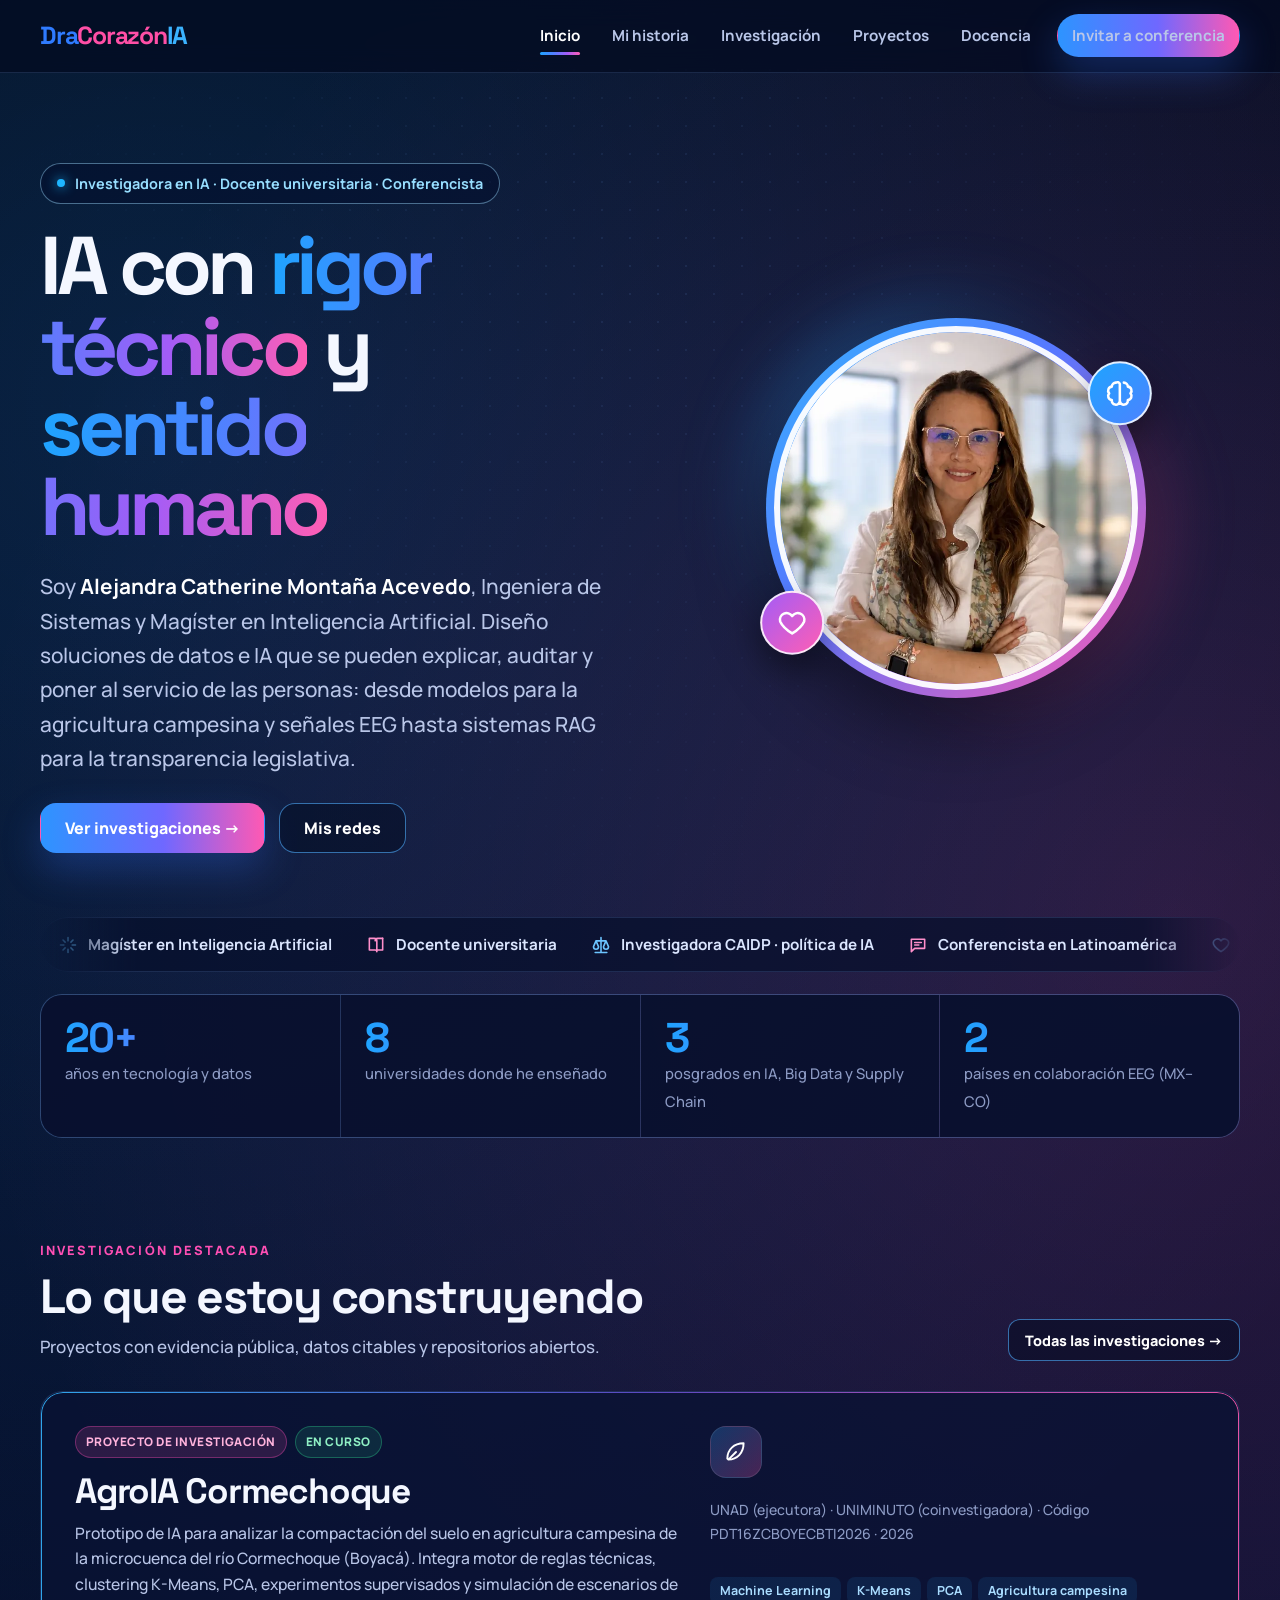
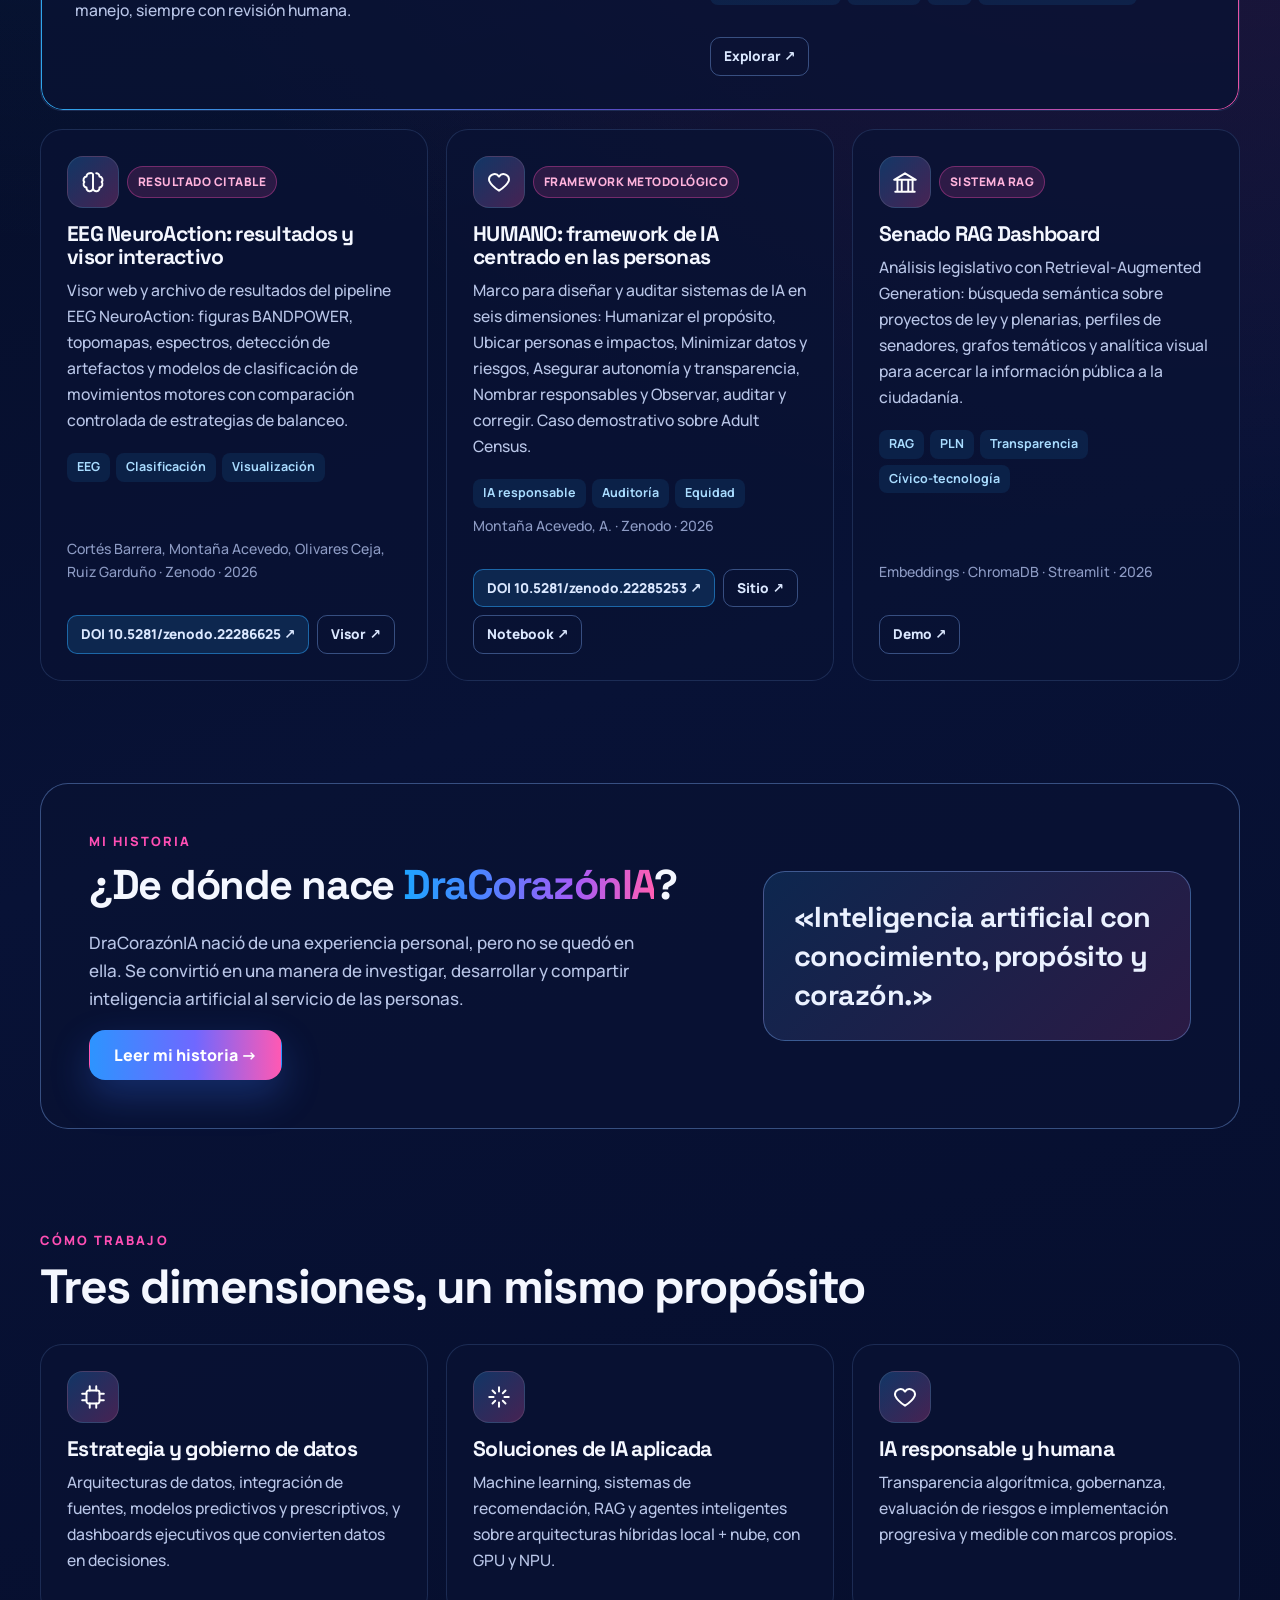
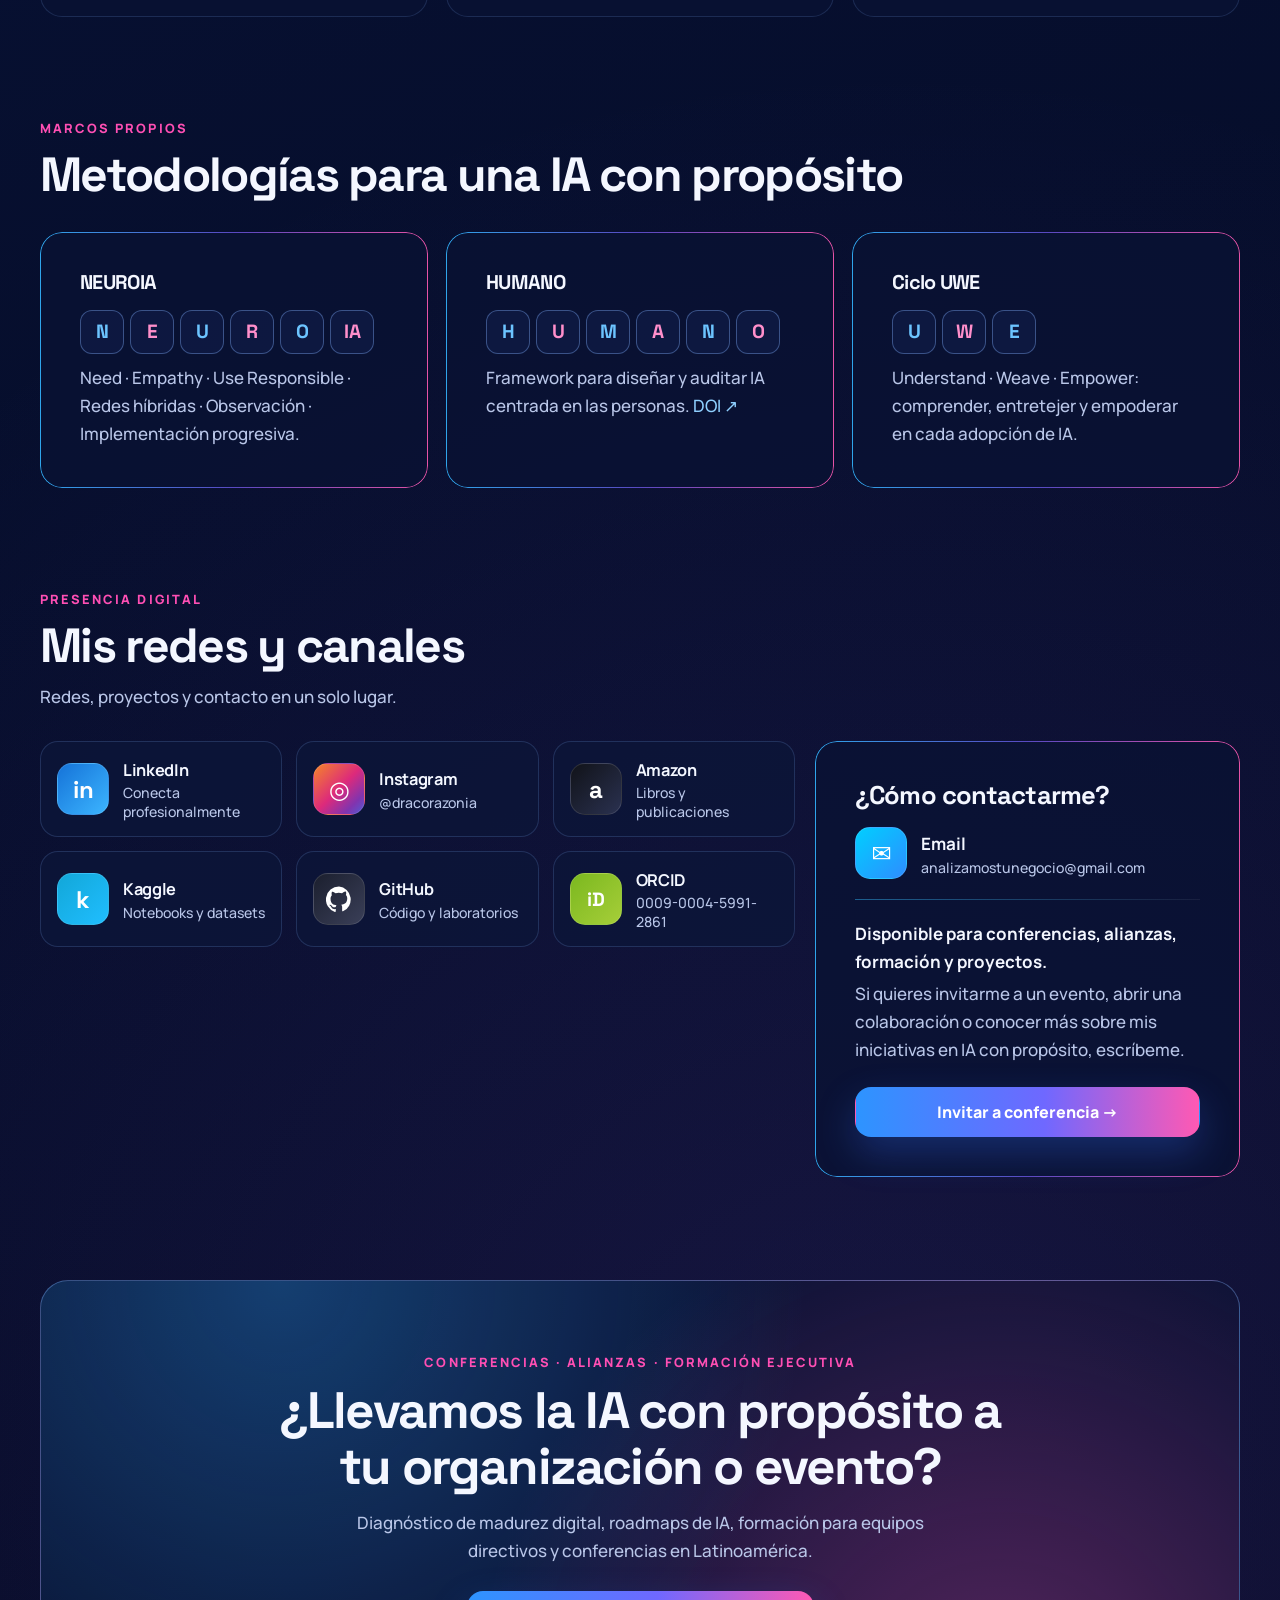
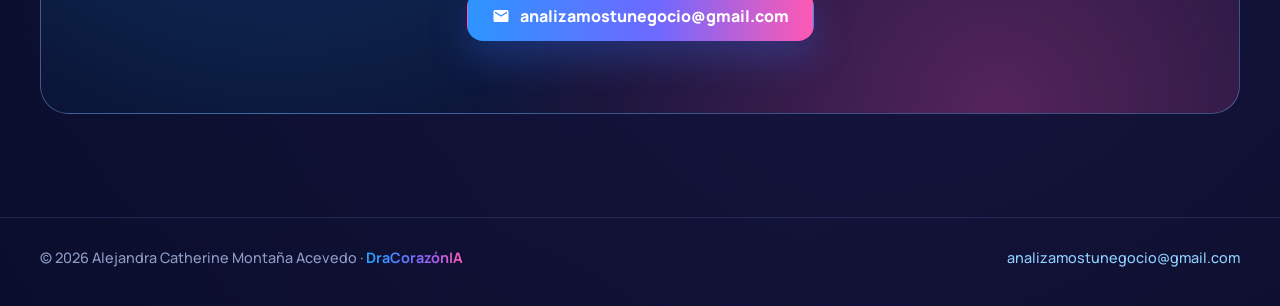
==== commit c8808549: "Portada: dos íconos en órbita, franja horizontal y cifras animadas - Alrededor de la foto quedan dos" ====
--- a/index.html
+++ b/index.html
@@ -14,7 +14,7 @@
   <link rel="preconnect" href="https://fonts.googleapis.com">
   <link rel="preconnect" href="https://fonts.gstatic.com" crossorigin>
   <link href="https://fonts.googleapis.com/css2?family=Space+Grotesk:wght@500;700;800&family=Manrope:wght@500;600;700;800&display=swap" rel="stylesheet">
-  <link rel="stylesheet" href="style.css?v=9">
+  <link rel="stylesheet" href="style.css?v=12">
 </head>
 <body>
 <a class="skip" href="#contenido">Saltar al contenido</a>
@@ -56,20 +56,23 @@
             <img src="images/alejandra.jpg" alt="Retrato de Alejandra Montaña" width="640" height="960" fetchpriority="high">
           </picture>
         </div>
-        <ul class="orbit" aria-label="Aspectos destacados del perfil">
-          <li class="orbit-chip" style="--a:45deg"><span><b>Magíster en IA</b></span></li>
-          <li class="orbit-chip" style="--a:135deg"><span><b>Docente universitaria</b></span></li>
-          <li class="orbit-chip" style="--a:225deg"><span><b>Investigadora CAIDP</b></span></li>
-          <li class="orbit-chip" style="--a:315deg"><span><b>Conferencista LATAM</b></span></li>
+        <ul class="orbit orbit-icons" aria-hidden="true">
+          <li class="orbit-chip" style="--a:-35deg"><span><i class="orb-ico ia" title="Inteligencia artificial"><svg viewBox="0 0 24 24"><path d="M9 4a3 3 0 0 0-3 3 3 3 0 0 0-2 5 3 3 0 0 0 2 5 3 3 0 0 0 6 1V5a2 2 0 0 0-3-1zM15 4a3 3 0 0 1 3 3 3 3 0 0 1 2 5 3 3 0 0 1-2 5 3 3 0 0 1-6 1"/></svg></i></span></li>
+          <li class="orbit-chip" style="--a:145deg"><span><i class="orb-ico corazon" title="Corazón"><svg viewBox="0 0 24 24"><path d="M12 20s-7-4.4-9-9a5 5 0 0 1 9-4 5 5 0 0 1 9 4c-2 4.6-9 9-9 9z"/></svg></i></span></li>
         </ul>
       </div>
     </section>
 
+    <div class="marquee" aria-label="Lo que hago">
+      <ul class="marquee-track"><li><svg viewBox="0 0 24 24" aria-hidden="true"><path d="M12 3v4M12 17v4M3 12h4M17 12h4M6 6l2.5 2.5M15.5 15.5 18 18M6 18l2.5-2.5M15.5 8.5 18 6"/></svg>Magíster en Inteligencia Artificial</li><li><svg viewBox="0 0 24 24" aria-hidden="true"><path d="M4 4h6a3 3 0 0 1 3 3v13a2 2 0 0 0-2-2H4zM20 4h-6a3 3 0 0 0-3 3"/><path d="M20 4v14h-7"/></svg>Docente universitaria</li><li><svg viewBox="0 0 24 24" aria-hidden="true"><path d="M12 3v18M5 21h14M6 7h12M6 7l-3 7a3 3 0 0 0 6 0zM18 7l-3 7a3 3 0 0 0 6 0z"/></svg>Investigadora CAIDP · política de IA</li><li><svg viewBox="0 0 24 24" aria-hidden="true"><path d="M4 5h16v11H8l-4 4z"/><path d="M8 9h8M8 12h5"/></svg>Conferencista en Latinoamérica</li><li><svg viewBox="0 0 24 24" aria-hidden="true"><path d="M12 20s-7-4.4-9-9a5 5 0 0 1 9-4 5 5 0 0 1 9 4c-2 4.6-9 9-9 9z"/></svg>IA responsable y centrada en las personas</li><li><svg viewBox="0 0 24 24" aria-hidden="true"><path d="M9 4a3 3 0 0 0-3 3 3 3 0 0 0-2 5 3 3 0 0 0 2 5 3 3 0 0 0 6 1V5a2 2 0 0 0-3-1zM15 4a3 3 0 0 1 3 3 3 3 0 0 1 2 5 3 3 0 0 1-2 5 3 3 0 0 1-6 1"/></svg>Neurociencia y señales EEG</li><li><svg viewBox="0 0 24 24" aria-hidden="true"><path d="M3 21h18M5 21V10M9 21V10M15 21V10M19 21V10M2 10l10-6 10 6z"/></svg>RAG para transparencia legislativa</li><li><svg viewBox="0 0 24 24" aria-hidden="true"><path d="M5 19c8 0 14-6 14-15-9 0-15 6-15 14zM5 19l7-7"/></svg>IA para el agro</li><li><svg viewBox="0 0 24 24" aria-hidden="true"><rect x="6" y="6" width="12" height="12" rx="2"/><path d="M9 2v4M15 2v4M9 18v4M15 18v4M2 9h4M2 15h4M18 9h4M18 15h4"/></svg>Big Data & Analytics</li><li><svg viewBox="0 0 24 24" aria-hidden="true"><path d="M12 3 4 6v6c0 5 3.5 8 8 9 4.5-1 8-4 8-9V6z"/><path d="m9 12 2 2 4-4"/></svg>Par evaluadora IEEE Access</li></ul>
+      <ul class="marquee-track" aria-hidden="true"><li><svg viewBox="0 0 24 24" aria-hidden="true"><path d="M12 3v4M12 17v4M3 12h4M17 12h4M6 6l2.5 2.5M15.5 15.5 18 18M6 18l2.5-2.5M15.5 8.5 18 6"/></svg>Magíster en Inteligencia Artificial</li><li><svg viewBox="0 0 24 24" aria-hidden="true"><path d="M4 4h6a3 3 0 0 1 3 3v13a2 2 0 0 0-2-2H4zM20 4h-6a3 3 0 0 0-3 3"/><path d="M20 4v14h-7"/></svg>Docente universitaria</li><li><svg viewBox="0 0 24 24" aria-hidden="true"><path d="M12 3v18M5 21h14M6 7h12M6 7l-3 7a3 3 0 0 0 6 0zM18 7l-3 7a3 3 0 0 0 6 0z"/></svg>Investigadora CAIDP · política de IA</li><li><svg viewBox="0 0 24 24" aria-hidden="true"><path d="M4 5h16v11H8l-4 4z"/><path d="M8 9h8M8 12h5"/></svg>Conferencista en Latinoamérica</li><li><svg viewBox="0 0 24 24" aria-hidden="true"><path d="M12 20s-7-4.4-9-9a5 5 0 0 1 9-4 5 5 0 0 1 9 4c-2 4.6-9 9-9 9z"/></svg>IA responsable y centrada en las personas</li><li><svg viewBox="0 0 24 24" aria-hidden="true"><path d="M9 4a3 3 0 0 0-3 3 3 3 0 0 0-2 5 3 3 0 0 0 2 5 3 3 0 0 0 6 1V5a2 2 0 0 0-3-1zM15 4a3 3 0 0 1 3 3 3 3 0 0 1 2 5 3 3 0 0 1-2 5 3 3 0 0 1-6 1"/></svg>Neurociencia y señales EEG</li><li><svg viewBox="0 0 24 24" aria-hidden="true"><path d="M3 21h18M5 21V10M9 21V10M15 21V10M19 21V10M2 10l10-6 10 6z"/></svg>RAG para transparencia legislativa</li><li><svg viewBox="0 0 24 24" aria-hidden="true"><path d="M5 19c8 0 14-6 14-15-9 0-15 6-15 14zM5 19l7-7"/></svg>IA para el agro</li><li><svg viewBox="0 0 24 24" aria-hidden="true"><rect x="6" y="6" width="12" height="12" rx="2"/><path d="M9 2v4M15 2v4M9 18v4M15 18v4M2 9h4M2 15h4M18 9h4M18 15h4"/></svg>Big Data & Analytics</li><li><svg viewBox="0 0 24 24" aria-hidden="true"><path d="M12 3 4 6v6c0 5 3.5 8 8 9 4.5-1 8-4 8-9V6z"/><path d="m9 12 2 2 4-4"/></svg>Par evaluadora IEEE Access</li></ul>
+    </div>
+
     <div class="stats reveal" role="list">
-      <div class="stat" role="listitem"><b class="grad-text">20+</b><span>años en tecnología y datos</span></div>
-      <div class="stat" role="listitem"><b class="grad-text">8</b><span>universidades donde he enseñado</span></div>
-      <div class="stat" role="listitem"><b class="grad-text">3</b><span>posgrados en IA, Big Data y Supply Chain</span></div>
-      <div class="stat" role="listitem"><b class="grad-text">2</b><span>países en colaboración EEG (MX–CO)</span></div>
+      <div class="stat" role="listitem"><b class="grad-text" data-count="20" data-suffix="+">20+</b><span>años en tecnología y datos</span></div>
+      <div class="stat" role="listitem"><b class="grad-text" data-count="8">8</b><span>universidades donde he enseñado</span></div>
+      <div class="stat" role="listitem"><b class="grad-text" data-count="3">3</b><span>posgrados en IA, Big Data y Supply Chain</span></div>
+      <div class="stat" role="listitem"><b class="grad-text" data-count="2">2</b><span>países en colaboración EEG (MX–CO)</span></div>
     </div>
 
     <section class="section">
@@ -199,6 +202,6 @@
     <span><a href="mailto:analizamostunegocio@gmail.com">analizamostunegocio@gmail.com</a></span>
   </div>
 </footer>
-<script src="main.js?v=9"></script>
+<script src="main.js?v=12"></script>
 </body>
 </html>
--- a/style.css
+++ b/style.css
@@ -373,7 +373,7 @@
 @keyframes orbit-spin { to { transform: rotate(360deg); } }
 @media (max-width: 1140px) { .portrait { --R: min(200px, 44vw); margin-top: 34px; margin-bottom: 58px; } }
 @media (max-width: 560px) {
-  .portrait { --R: 29vw; margin-top: 22px; margin-bottom: 30px; }
+  .portrait { --R: 37vw; margin-top: 22px; margin-bottom: 30px; }
   .orbit-chip b { font-size: .7rem; padding: 7px 10px; }
 }
 @media (prefers-reduced-motion: reduce) { .orbit, .orbit-chip span { animation: none; } }
@@ -419,3 +419,43 @@
 @media (max-width: 860px) {
   .name-meaning, .identity, .story-teaser { grid-template-columns: 1fr; }
 }
+
+/* ---------- Programa de formación (sector salud) ---------- */
+.course-feature { grid-column: 1 / -1; display: grid; grid-template-columns: minmax(0, 1.25fr) minmax(0, .75fr); gap: 32px; padding: 34px; align-items: center; }
+.course-feature h3 { font-size: clamp(1.5rem, 2.8vw, 2.1rem); }
+.course-list { margin: 6px 0 18px; gap: 10px; }
+.course-list li { font-size: .97rem; }
+.course-media { margin: 0; }
+.course-shots { display: grid; grid-template-columns: 1fr 1fr; gap: 12px; }
+.course-shots img { width: 100%; aspect-ratio: 3 / 4; object-fit: cover; border-radius: 18px; border: 1px solid var(--line-strong); box-shadow: var(--shadow); }
+.course-shots picture:last-child { transform: translateY(26px); }
+.course-media figcaption { margin-top: 38px; color: var(--soft); font-size: .86rem; text-align: center; }
+@media (max-width: 860px) { .course-feature { grid-template-columns: 1fr; padding: 22px; } .course-shots picture:last-child { transform: none; } .course-media figcaption { margin-top: 12px; } }
+
+/* ---------- Dos íconos en órbita (IA y Corazón) ---------- */
+.orbit-icons { --spin: 90s; }
+.orb-ico {
+  display: grid; place-items: center; width: 64px; height: 64px; border-radius: 50%;
+  transform: translate(-50%, -50%); box-shadow: 0 14px 34px rgba(0, 0, 0, .4); border: 2px solid rgba(255, 255, 255, .85);
+}
+.orb-ico svg { width: 32px; height: 32px; fill: none; stroke: #fff; stroke-width: 1.9; stroke-linecap: round; stroke-linejoin: round; }
+.orb-ico.ia { background: linear-gradient(135deg, #1ea4ff, #4d82ff); }
+.orb-ico.corazon { background: linear-gradient(135deg, #a35cf7, #ff5eb4); }
+@media (max-width: 560px) { .orb-ico { width: 50px; height: 50px; } .orb-ico svg { width: 25px; height: 25px; } }
+
+/* ---------- Franja horizontal en movimiento ---------- */
+.marquee {
+  display: flex; overflow: hidden; gap: 0; margin: 0 0 22px; padding: 14px 0; border-radius: 999px;
+  background: rgba(7, 15, 44, .7); border: 1px solid var(--line);
+  mask-image: linear-gradient(90deg, transparent, #000 8%, #000 92%, transparent);
+  -webkit-mask-image: linear-gradient(90deg, transparent, #000 8%, #000 92%, transparent);
+}
+.marquee-track { display: flex; flex: 0 0 auto; gap: 34px; margin: 0; padding: 0 17px; list-style: none; animation: marquee 45s linear infinite; }
+.marquee:hover .marquee-track { animation-play-state: paused; }
+.marquee-track li { display: inline-flex; align-items: center; gap: 10px; white-space: nowrap; font-weight: 700; font-size: .95rem; color: #dbe6ff; }
+.marquee-track svg { width: 20px; height: 20px; flex: 0 0 auto; fill: none; stroke-width: 1.9; stroke-linecap: round; stroke-linejoin: round; stroke: #6cc4ff; }
+.marquee-track li:nth-child(even) svg { stroke: #ff8fcb; }
+@keyframes marquee { to { transform: translateX(-100%); } }
+@media (prefers-reduced-motion: reduce) {
+  .marquee { overflow-x: auto; } .marquee-track { animation: none; } .marquee-track[aria-hidden="true"] { display: none; }
+}
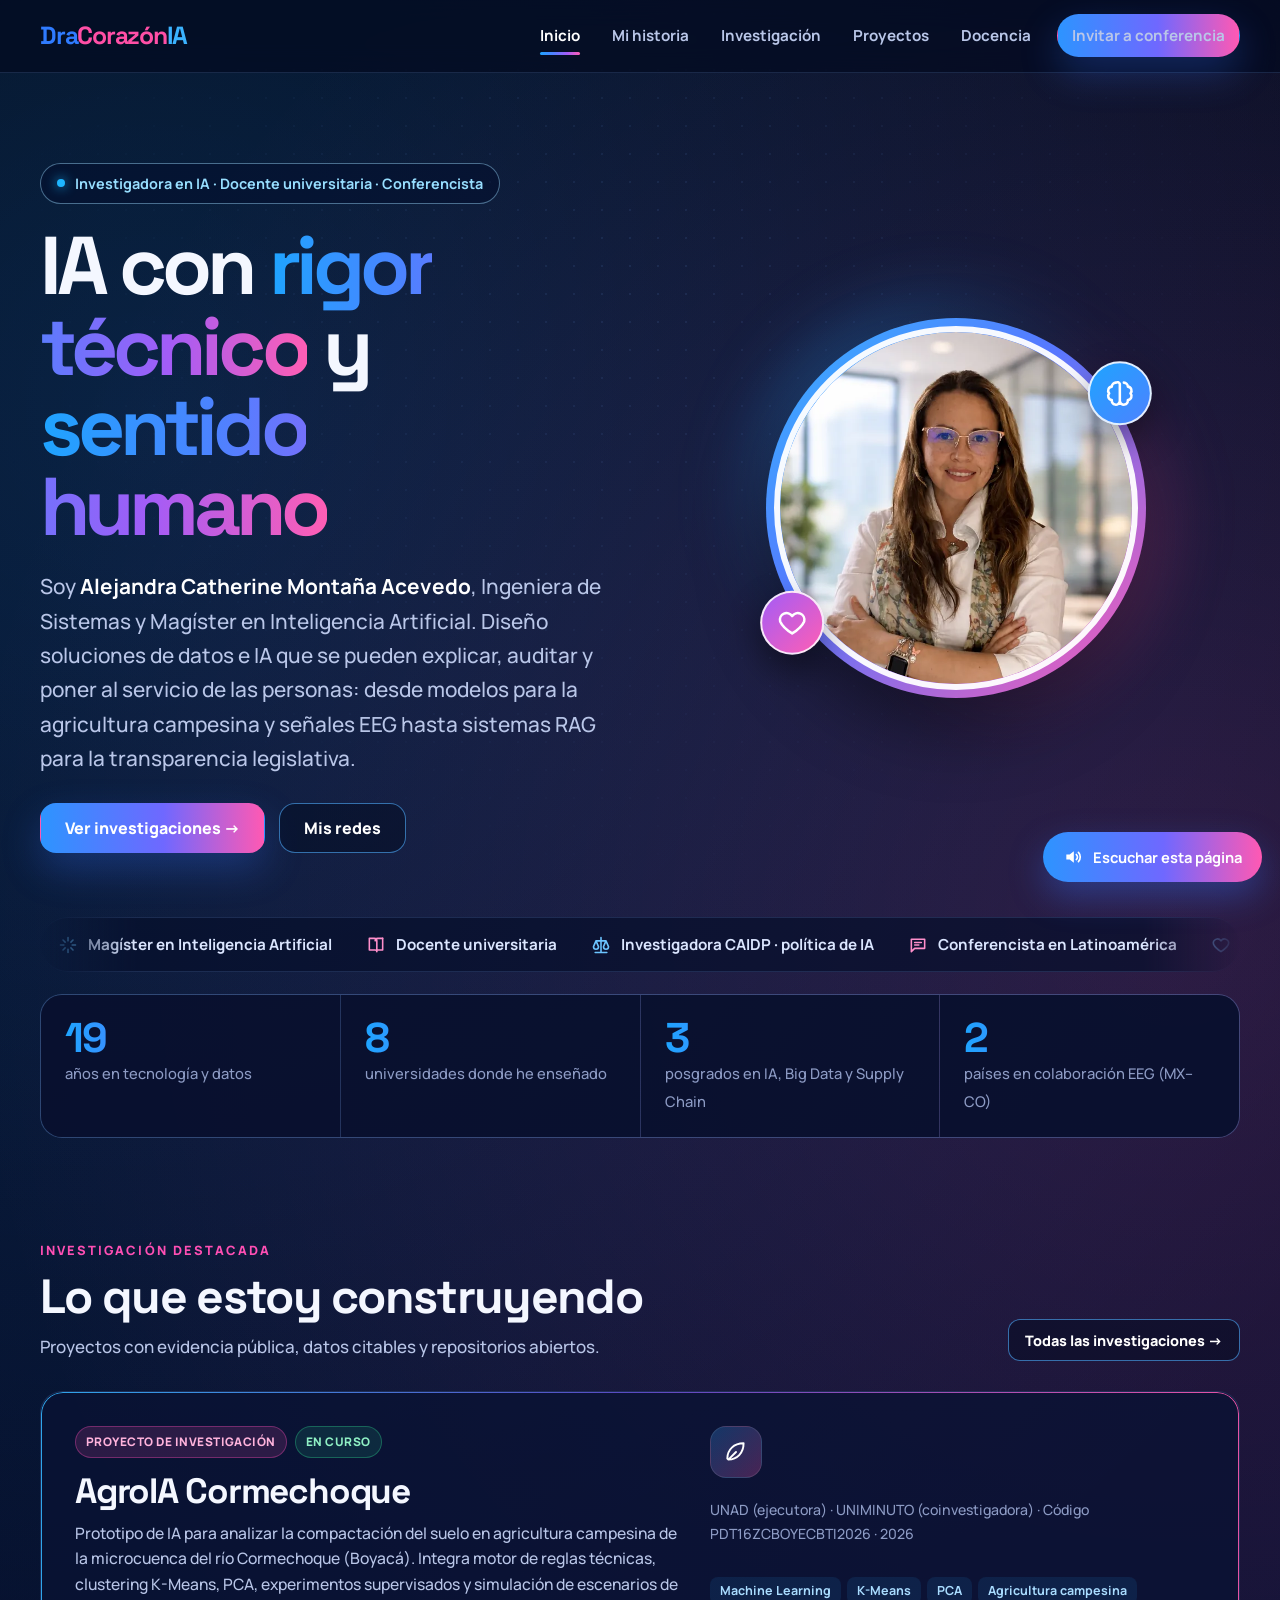
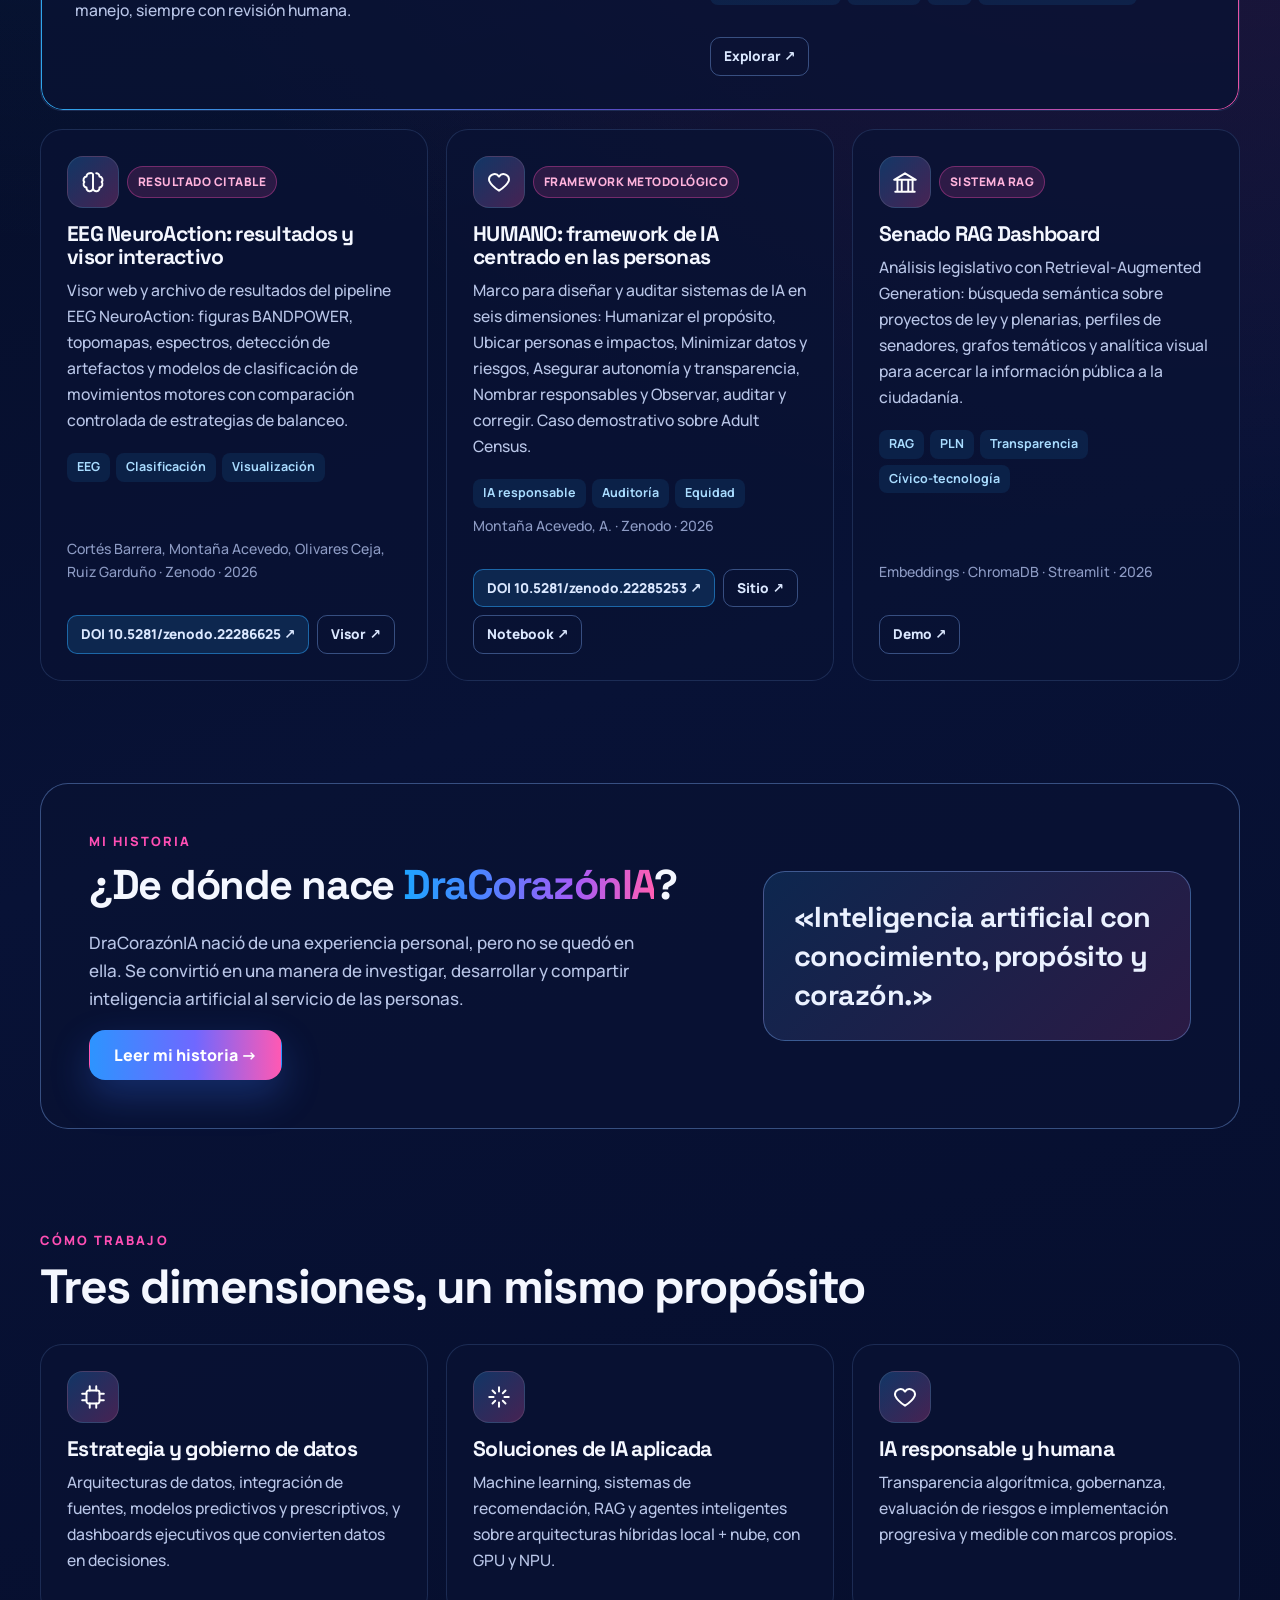
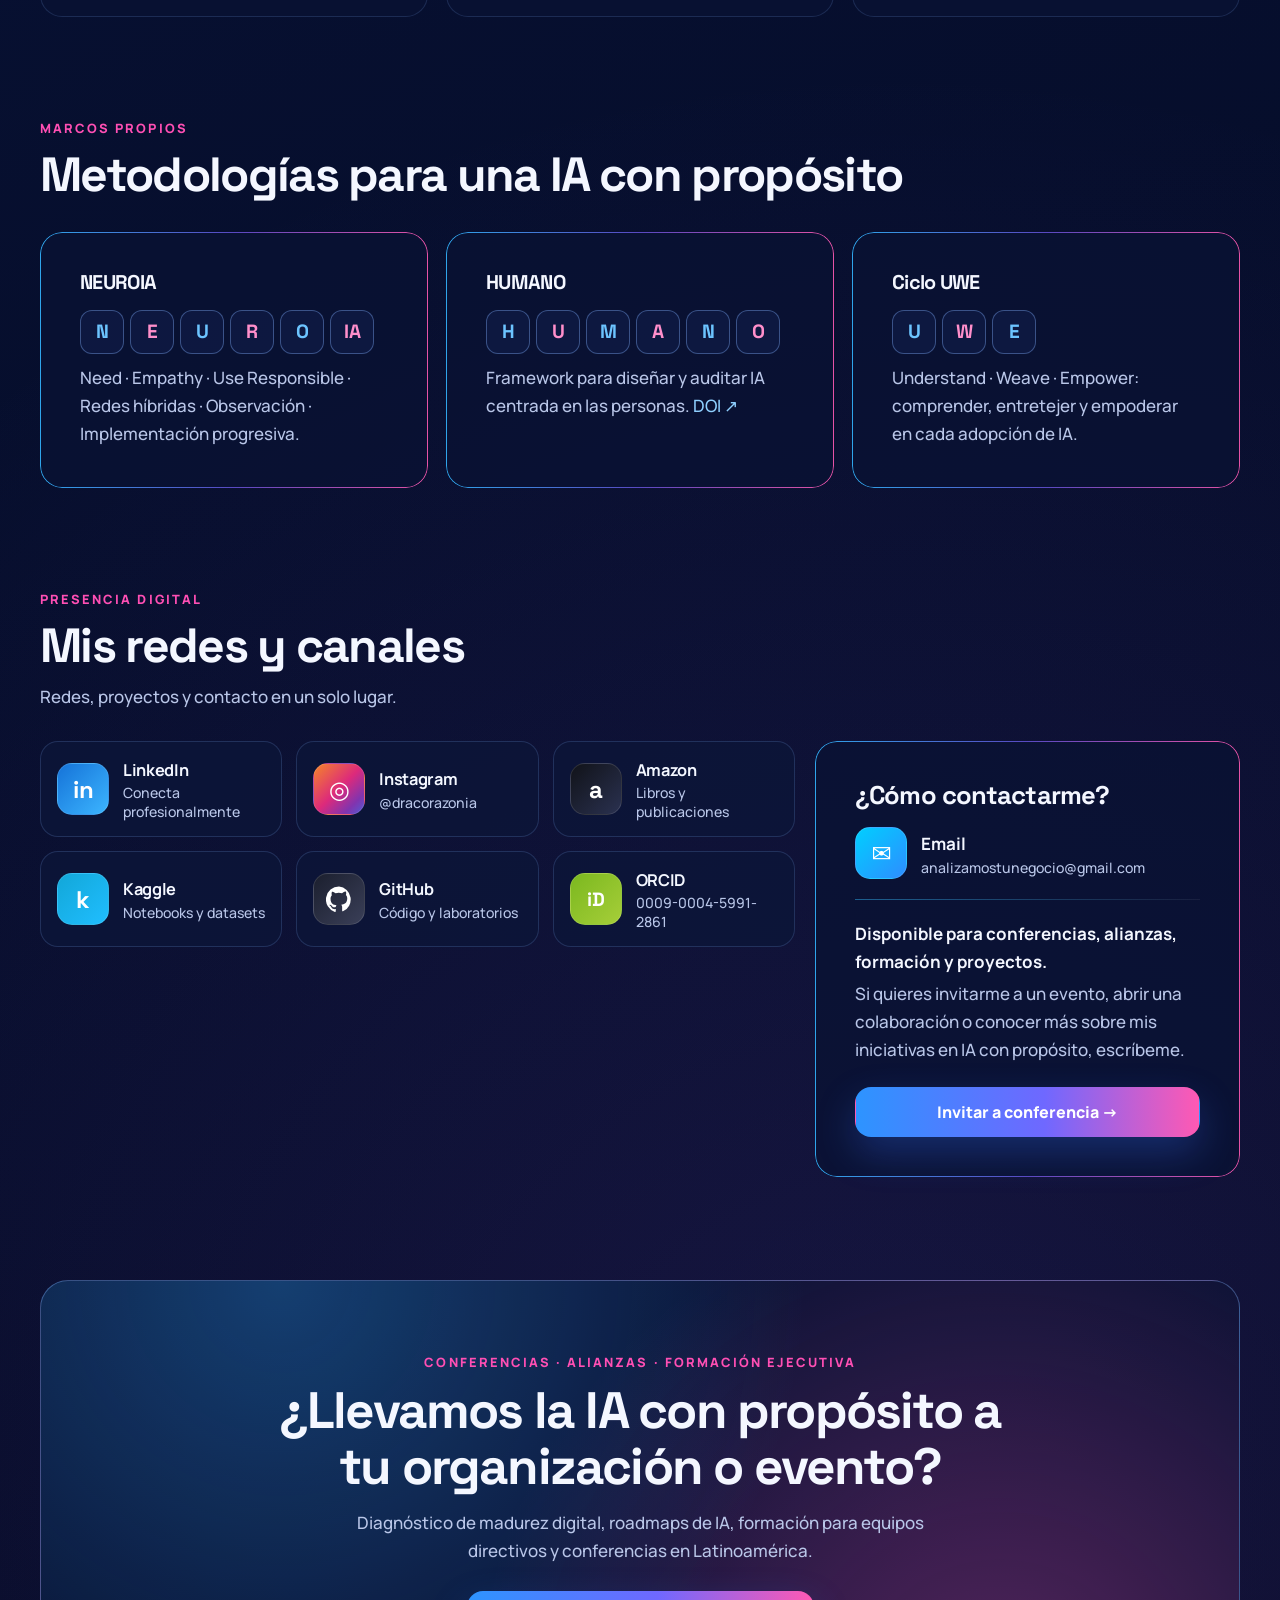
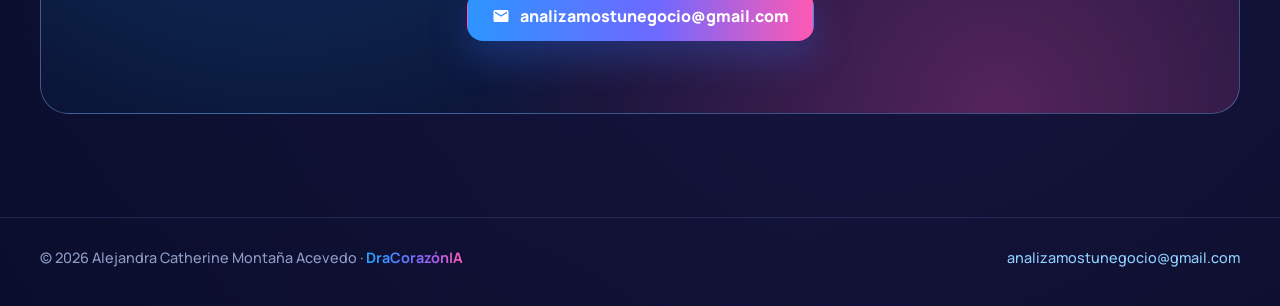
==== commit 155bbcdb: "Añadir lector de página con la voz del navegador Botón «Escuchar esta página» en todas las páginas: " ====
--- a/index.html
+++ b/index.html
@@ -14,7 +14,7 @@
   <link rel="preconnect" href="https://fonts.googleapis.com">
   <link rel="preconnect" href="https://fonts.gstatic.com" crossorigin>
   <link href="https://fonts.googleapis.com/css2?family=Space+Grotesk:wght@500;700;800&family=Manrope:wght@500;600;700;800&display=swap" rel="stylesheet">
-  <link rel="stylesheet" href="style.css?v=12">
+  <link rel="stylesheet" href="style.css?v=13">
 </head>
 <body>
 <a class="skip" href="#contenido">Saltar al contenido</a>
@@ -202,6 +202,6 @@
     <span><a href="mailto:analizamostunegocio@gmail.com">analizamostunegocio@gmail.com</a></span>
   </div>
 </footer>
-<script src="main.js?v=12"></script>
+<script src="main.js?v=13"></script>
 </body>
 </html>
--- a/style.css
+++ b/style.css
@@ -459,3 +459,34 @@
 @media (prefers-reduced-motion: reduce) {
   .marquee { overflow-x: auto; } .marquee-track { animation: none; } .marquee-track[aria-hidden="true"] { display: none; }
 }
+
+/* ---------- Lector de la página ---------- */
+.reader { position: fixed; right: 18px; bottom: 18px; z-index: 60; }
+.reader button, .reader select { font: 700 .92rem var(--body); color: #fff; cursor: pointer; }
+.reader svg { width: 20px; height: 20px; fill: currentColor; stroke: currentColor; stroke-width: 0; }
+.reader-open svg path:nth-child(2) { fill: none; stroke-width: 2; stroke-linecap: round; }
+.reader-open {
+  display: inline-flex; align-items: center; gap: 10px; min-height: 50px; padding: 0 20px; border: 0; border-radius: 999px;
+  background: var(--grad-btn); box-shadow: 0 14px 34px rgba(55, 115, 255, .35);
+}
+.reader-open:hover { transform: translateY(-2px); }
+.reader-bar {
+  display: flex; align-items: center; gap: 8px; padding: 8px 10px; border-radius: 999px;
+  background: rgba(8, 16, 46, .96); border: 1px solid var(--line-strong); box-shadow: var(--shadow); backdrop-filter: blur(10px);
+}
+.reader-bar[hidden], .reader-open[hidden] { display: none; }
+.reader-bar button { display: grid; place-items: center; width: 44px; height: 44px; border-radius: 50%; border: 1px solid var(--line-strong); background: rgba(255, 255, 255, .06); }
+.reader-bar .reader-play { background: var(--grad-btn); border-color: transparent; }
+.reader-close svg { fill: none; stroke-width: 2.2; stroke-linecap: round; }
+.reader-speed { display: inline-flex; align-items: center; gap: 6px; color: var(--muted); font-size: .82rem; font-weight: 700; padding: 0 4px; }
+.reader-speed select { background: rgba(255, 255, 255, .08); border: 1px solid var(--line-strong); border-radius: 10px; padding: 6px 4px; font-size: .82rem; }
+.reader-speed option { color: #000; }
+.reader-progress { color: var(--soft); font-size: .8rem; min-width: 42px; text-align: center; }
+.reading { outline: 2px solid rgba(45, 168, 255, .7); outline-offset: 6px; border-radius: 8px; background: rgba(45, 168, 255, .08); }
+@media (max-width: 560px) {
+  .reader { right: 12px; bottom: 12px; left: 12px; display: flex; justify-content: flex-end; }
+  .reader-open span { display: none; } .reader-open { width: 54px; padding: 0; justify-content: center; }
+  .reader-bar { width: 100%; justify-content: space-between; }
+  .reader-speed { font-size: 0; } .reader-speed select { font-size: .82rem; }
+}
+@media print { .reader { display: none; } }
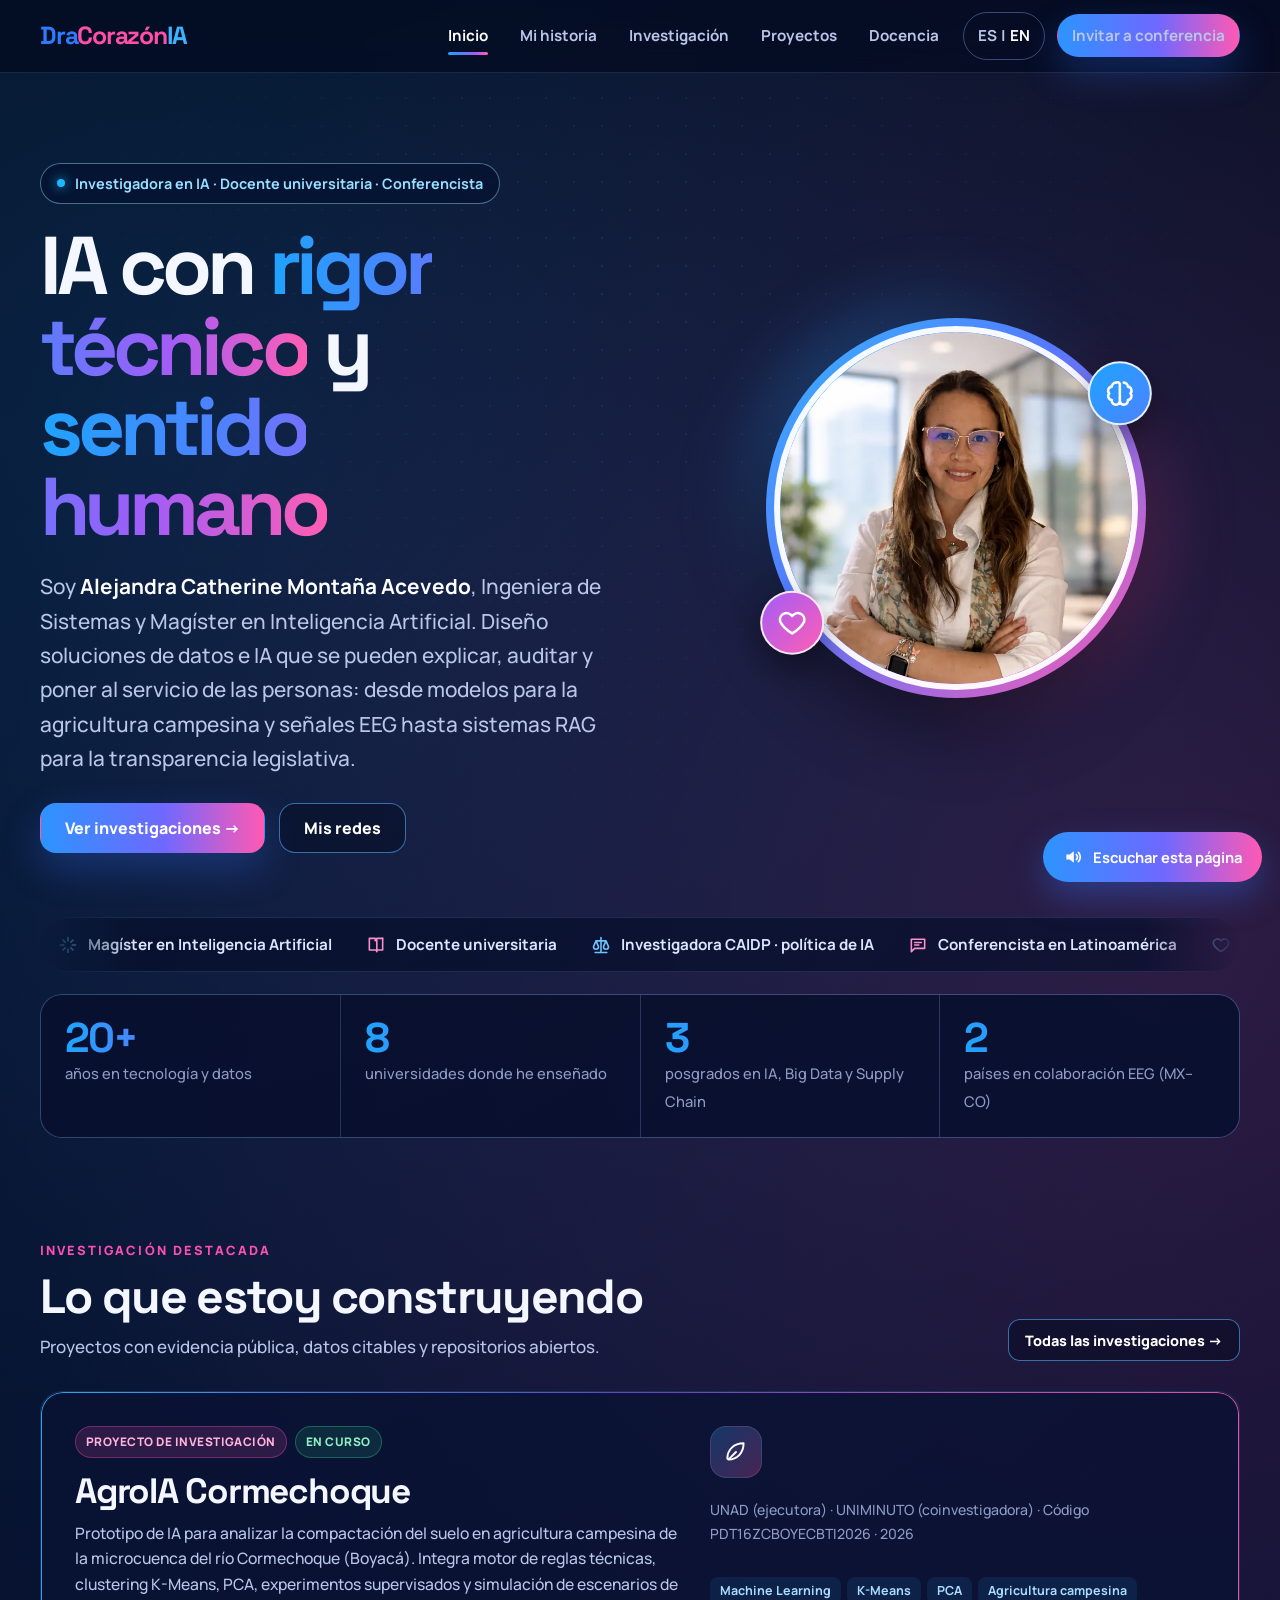
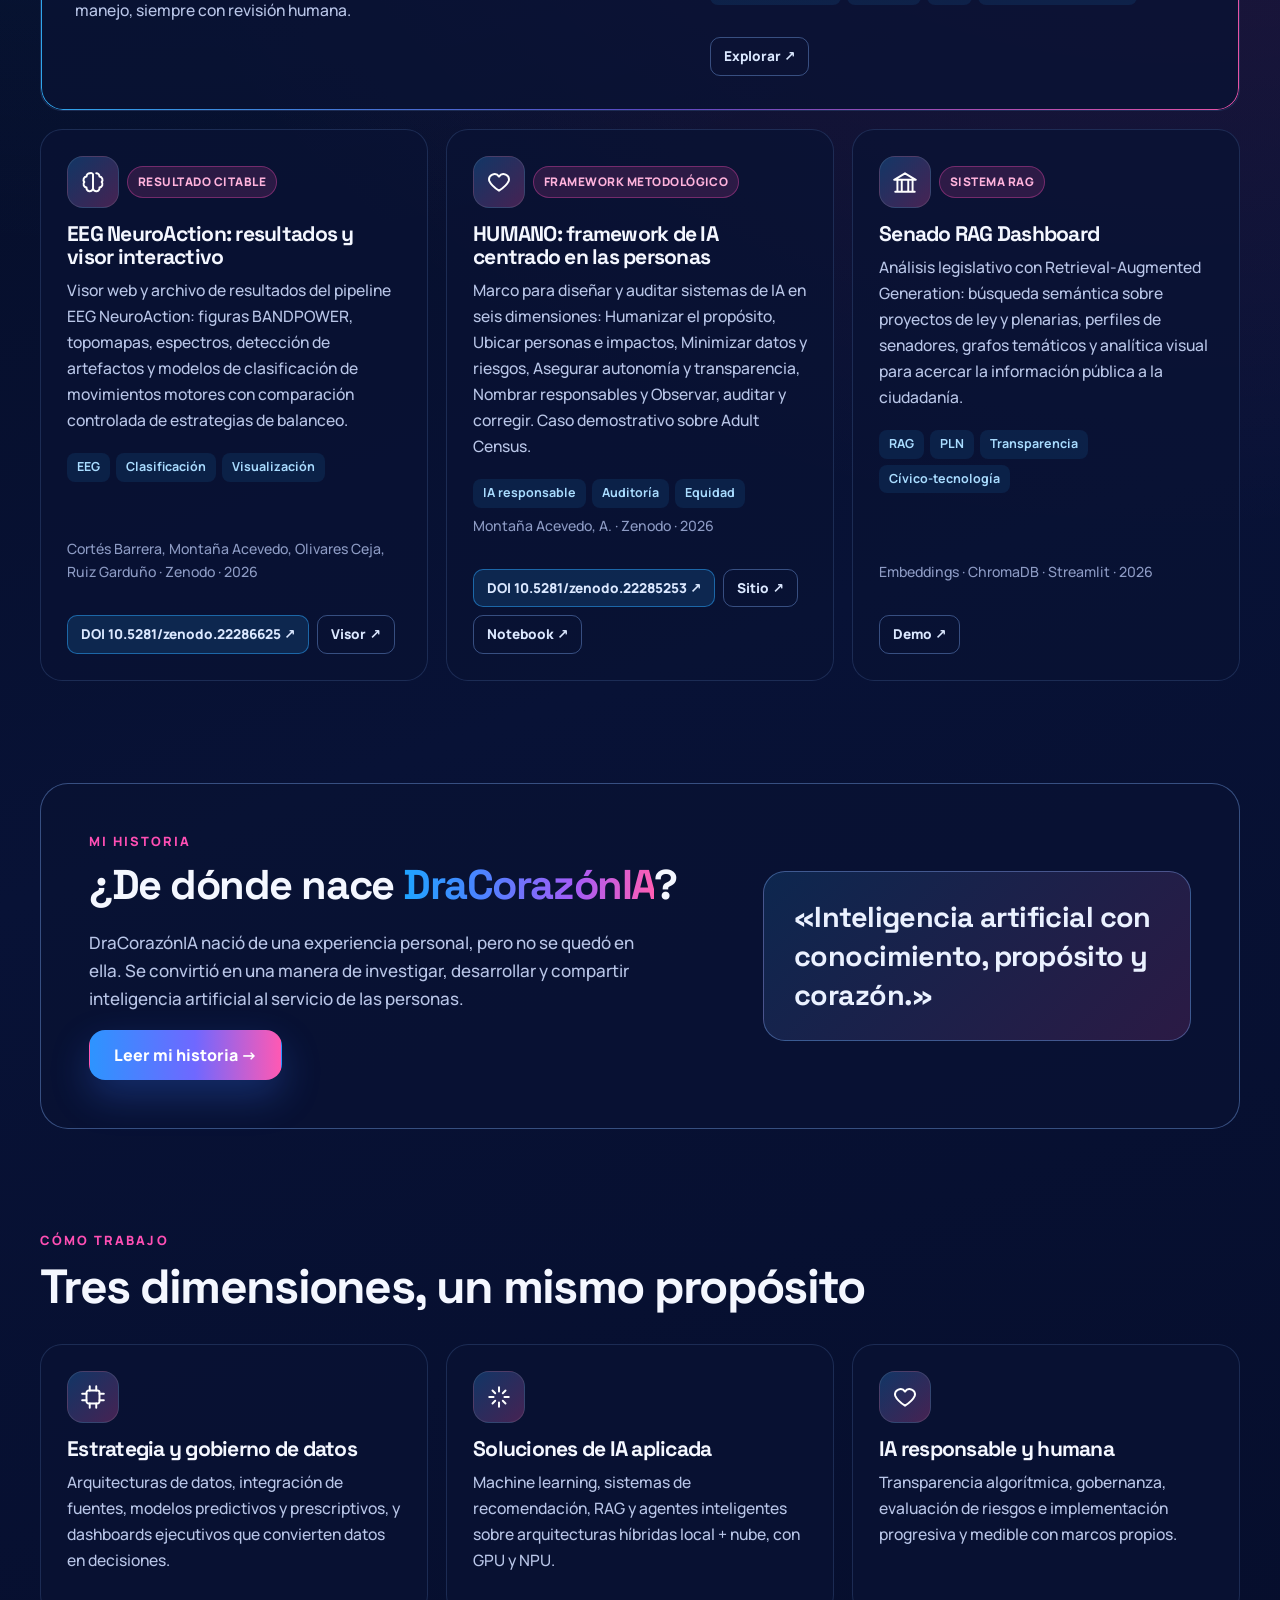
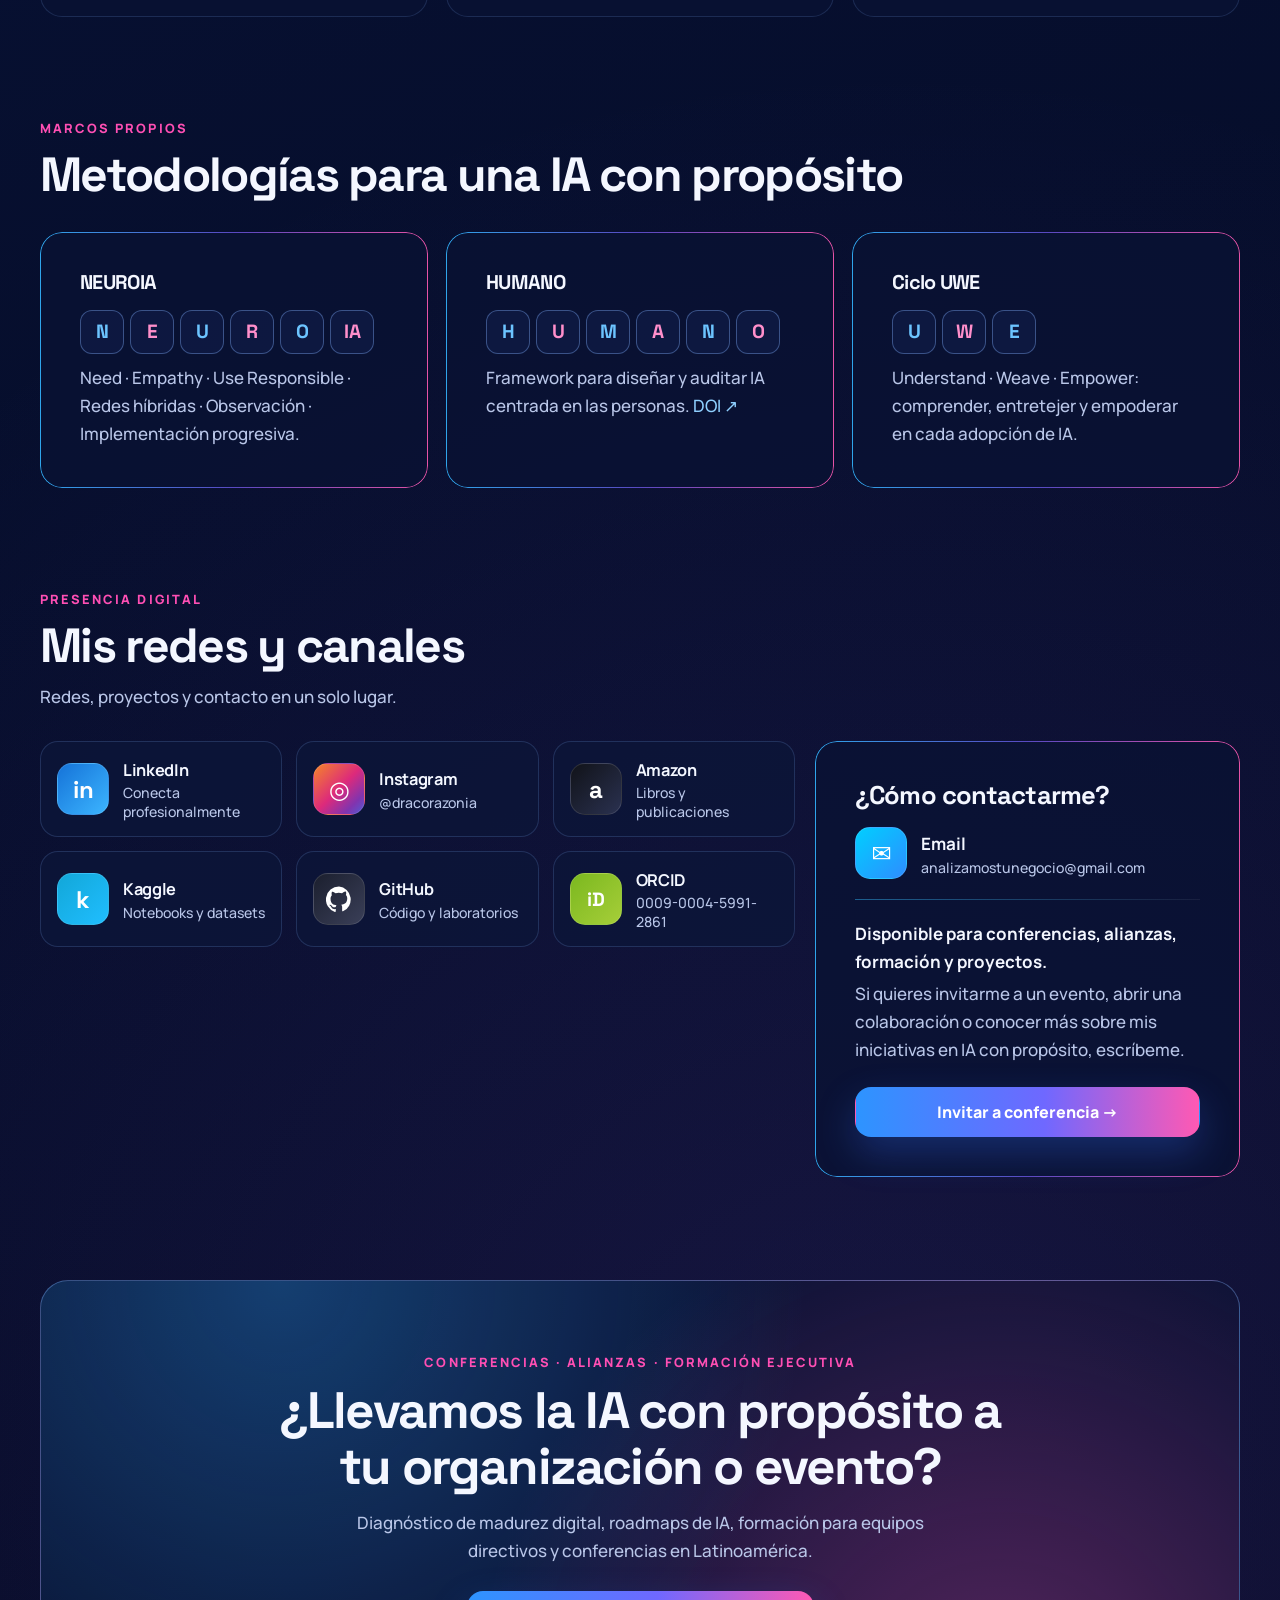
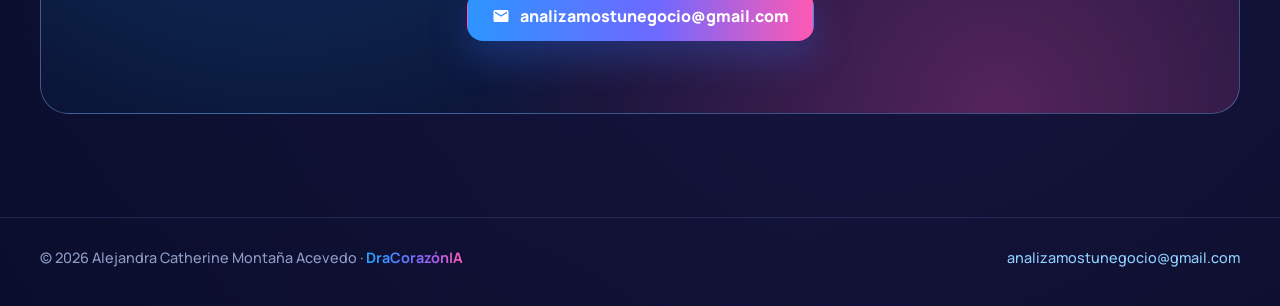
==== commit efd56b38: "Añadir versión en inglés del sitio - Cinco páginas en /en/ con el mismo diseño y selector ES | EN en" ====
--- a/index.html
+++ b/index.html
@@ -14,7 +14,10 @@
   <link rel="preconnect" href="https://fonts.googleapis.com">
   <link rel="preconnect" href="https://fonts.gstatic.com" crossorigin>
   <link href="https://fonts.googleapis.com/css2?family=Space+Grotesk:wght@500;700;800&family=Manrope:wght@500;600;700;800&display=swap" rel="stylesheet">
-  <link rel="stylesheet" href="style.css?v=13">
+  <link rel="alternate" hreflang="es" href="https://acatherinebusinessintelligence.github.io/">
+  <link rel="alternate" hreflang="en" href="https://acatherinebusinessintelligence.github.io/en/">
+  <link rel="alternate" hreflang="x-default" href="https://acatherinebusinessintelligence.github.io/">
+  <link rel="stylesheet" href="style.css?v=14">
 </head>
 <body>
 <a class="skip" href="#contenido">Saltar al contenido</a>
@@ -30,6 +33,7 @@
         <a href="investigacion.html">Investigación</a>
         <a href="proyectos.html">Proyectos</a>
         <a href="docencia.html">Docencia</a>
+      <a class="lang-switch" href="en/index.html" hreflang="en" lang="en" aria-label="Read in English"><span aria-hidden="true">ES</span> | <b>EN</b></a>
       <a class="btn btn-primary btn-sm nav-cta" href="mailto:analizamostunegocio@gmail.com?subject=Invitaci%C3%B3n%20a%20conferencia">Invitar a conferencia</a>
     </nav>
   </div>
@@ -202,6 +206,6 @@
     <span><a href="mailto:analizamostunegocio@gmail.com">analizamostunegocio@gmail.com</a></span>
   </div>
 </footer>
-<script src="main.js?v=13"></script>
+<script src="main.js?v=14"></script>
 </body>
 </html>
--- a/style.css
+++ b/style.css
@@ -490,3 +490,26 @@
   .reader-speed { font-size: 0; } .reader-speed select { font-size: .82rem; }
 }
 @media print { .reader { display: none; } }
+
+/* ---------- Selector de idioma ---------- */
+.lang-switch {
+  display: inline-flex; align-items: center; gap: 4px; margin-left: 6px; padding: 8px 12px; min-height: 40px;
+  border-radius: 999px; border: 1px solid var(--line-strong); color: var(--soft); font-weight: 700; font-size: .85rem;
+}
+.lang-switch b { color: #fff; }
+.lang-switch:hover { border-color: var(--pink); color: var(--muted); }
+@media (max-width: 860px) { .lang-switch { align-self: flex-start; margin: 6px 0 0 14px; } }
+
+/* Menú compacto también en tabletas y portátiles pequeños (el selector de idioma suma ancho) */
+.nav-links a, .nav-cta { white-space: nowrap; }
+@media (max-width: 1100px) {
+  .menu-btn { display: grid; place-items: center; }
+  .nav { flex-wrap: wrap; }
+  .nav-links { display: none; width: 100%; flex-direction: column; align-items: stretch; gap: 2px; padding: 0 0 16px; }
+  .nav-links.open { display: flex; }
+  .nav-links a { padding: 13px 14px; font-size: 1rem; }
+  .nav-links a[aria-current="page"] { background: rgba(255, 255, 255, .06); }
+  .nav-links a[aria-current="page"]::after { left: 0; right: auto; top: 12px; bottom: 12px; width: 3px; height: auto; }
+  .nav-cta { margin: 8px 0 0; }
+  .lang-switch { align-self: flex-start; margin: 6px 0 0 14px; }
+}
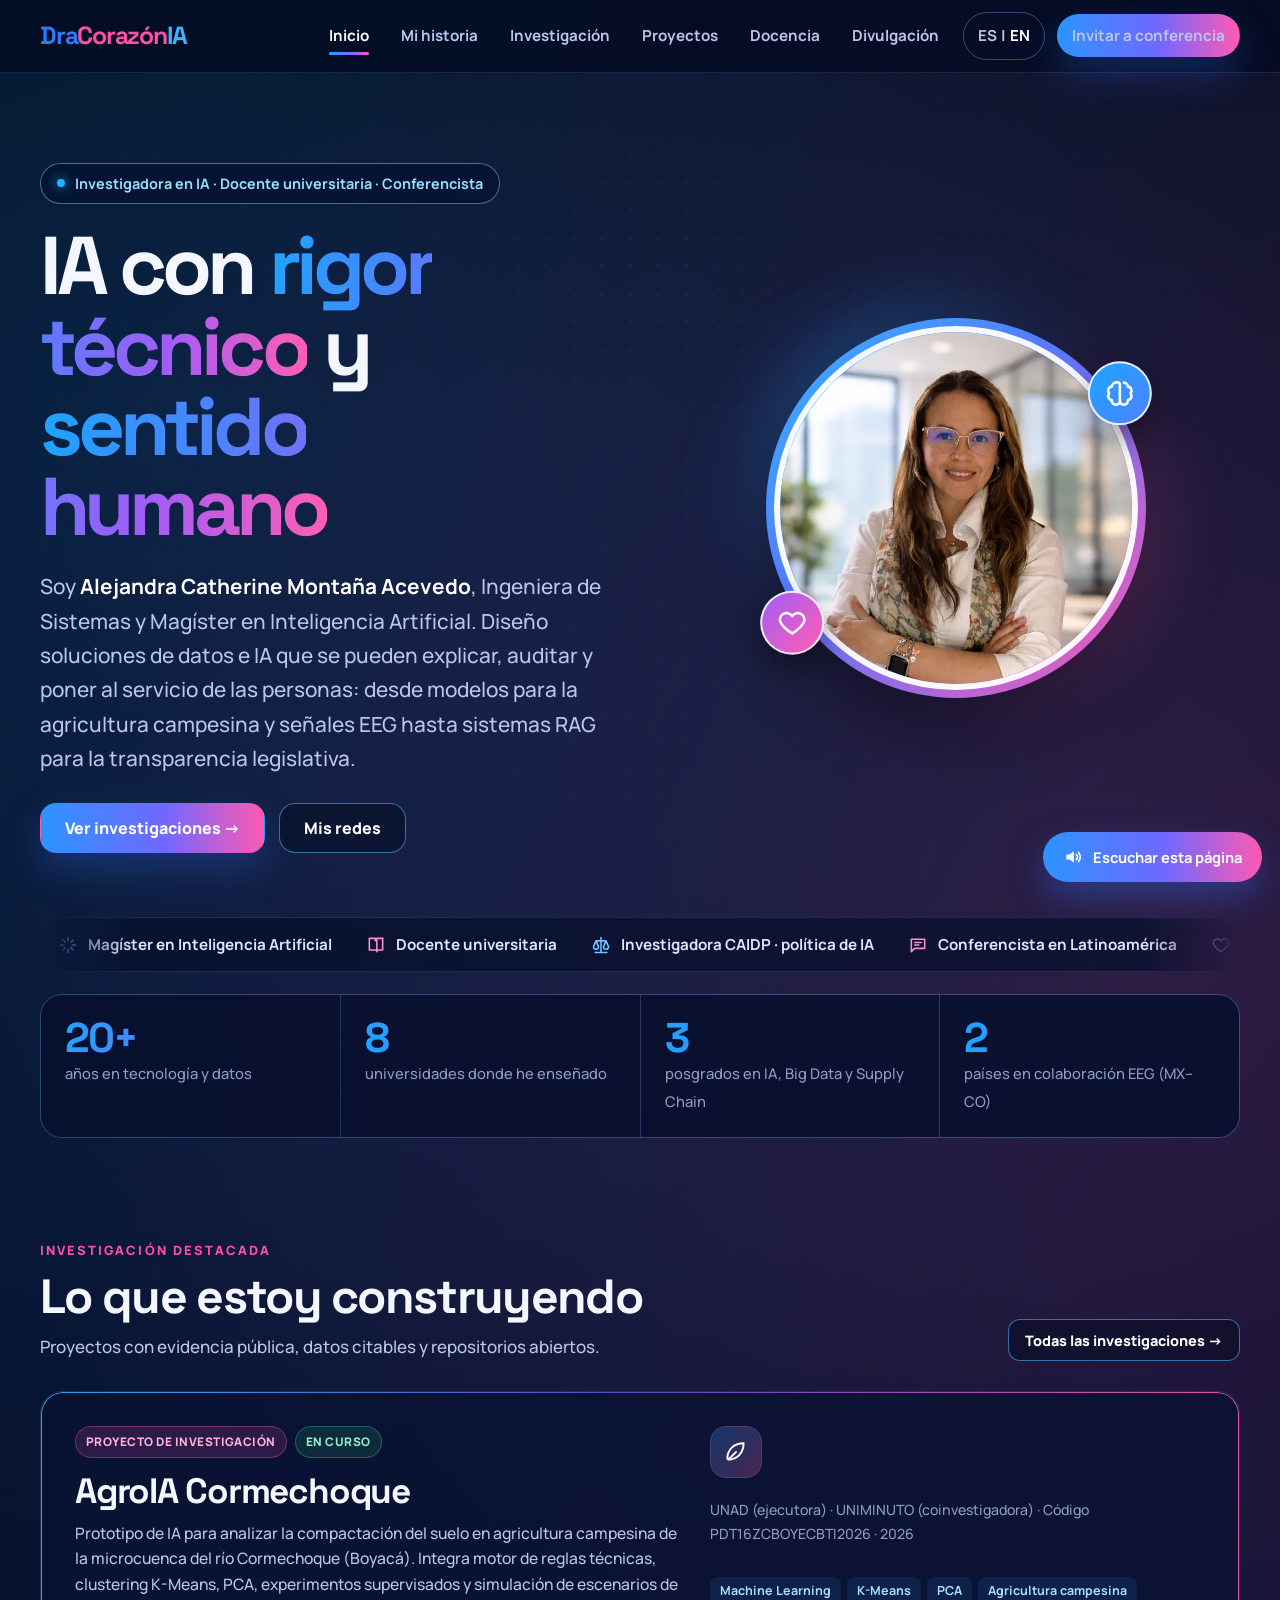
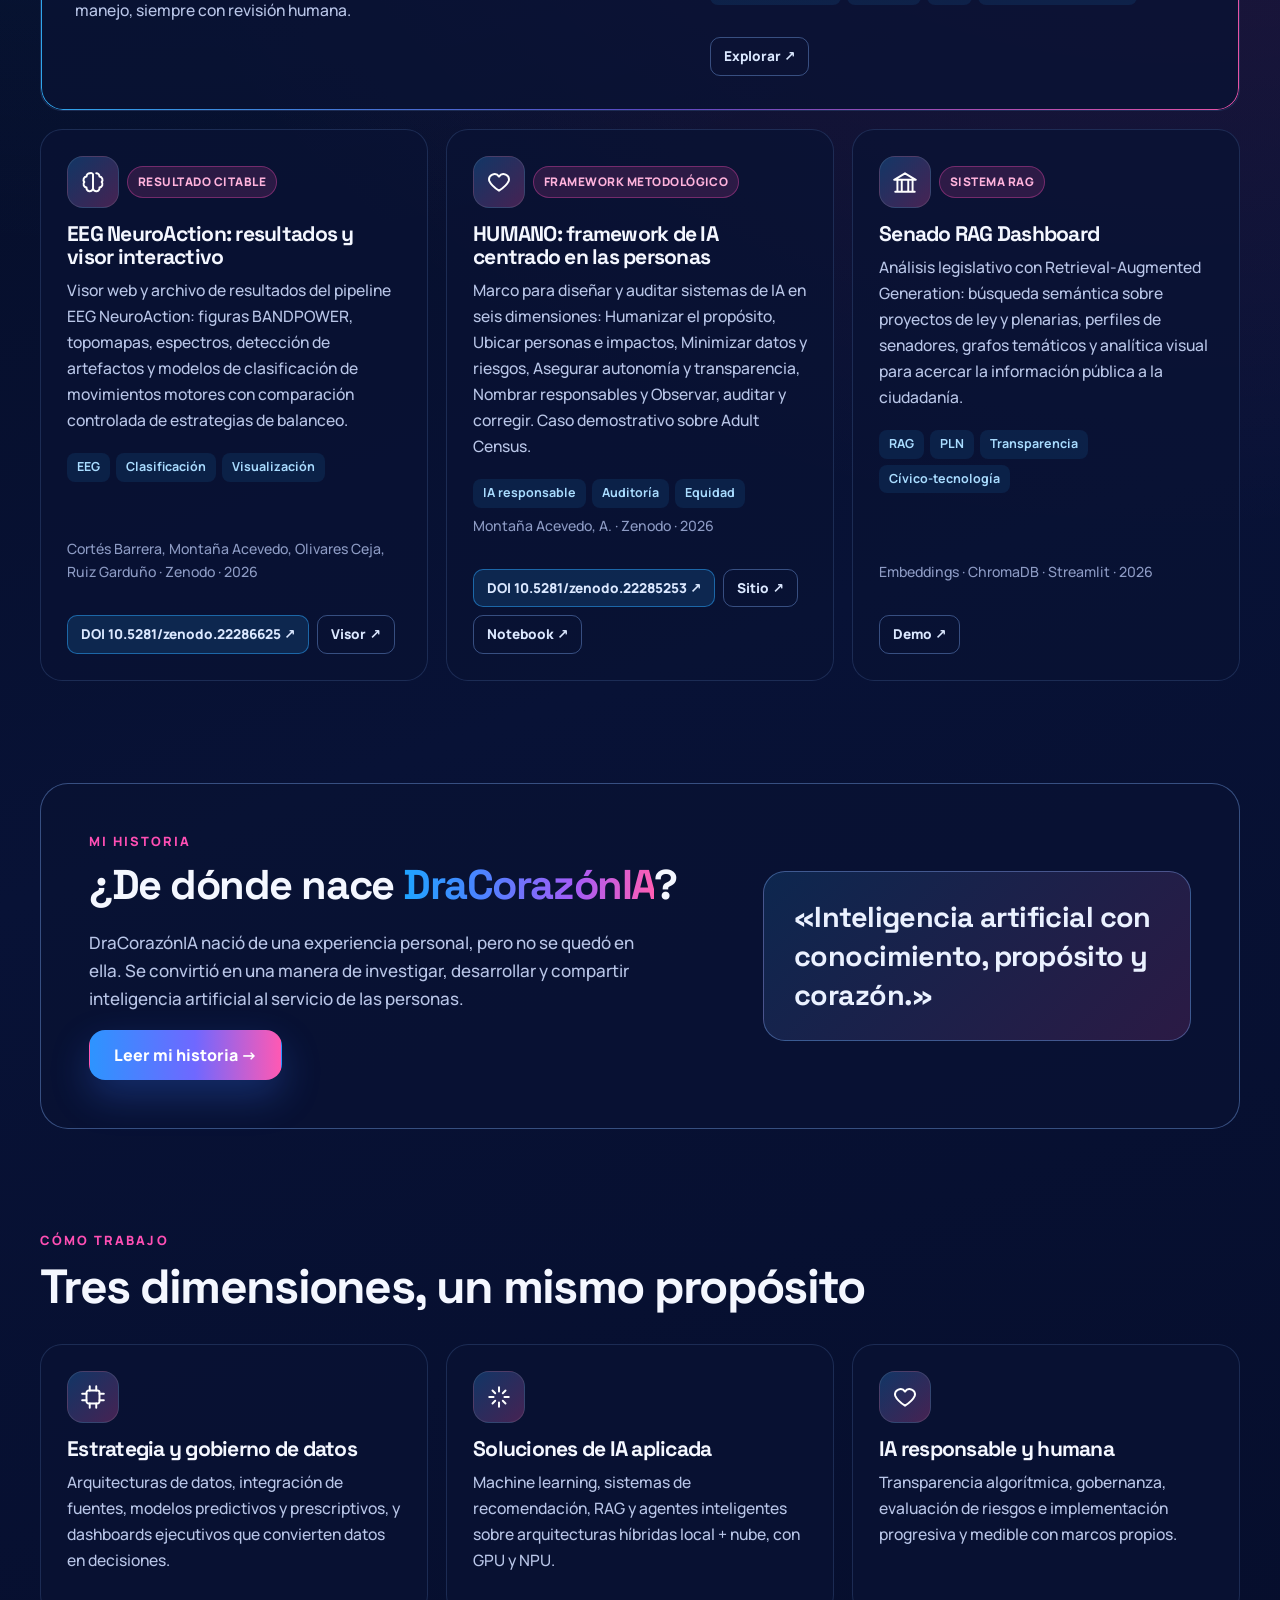
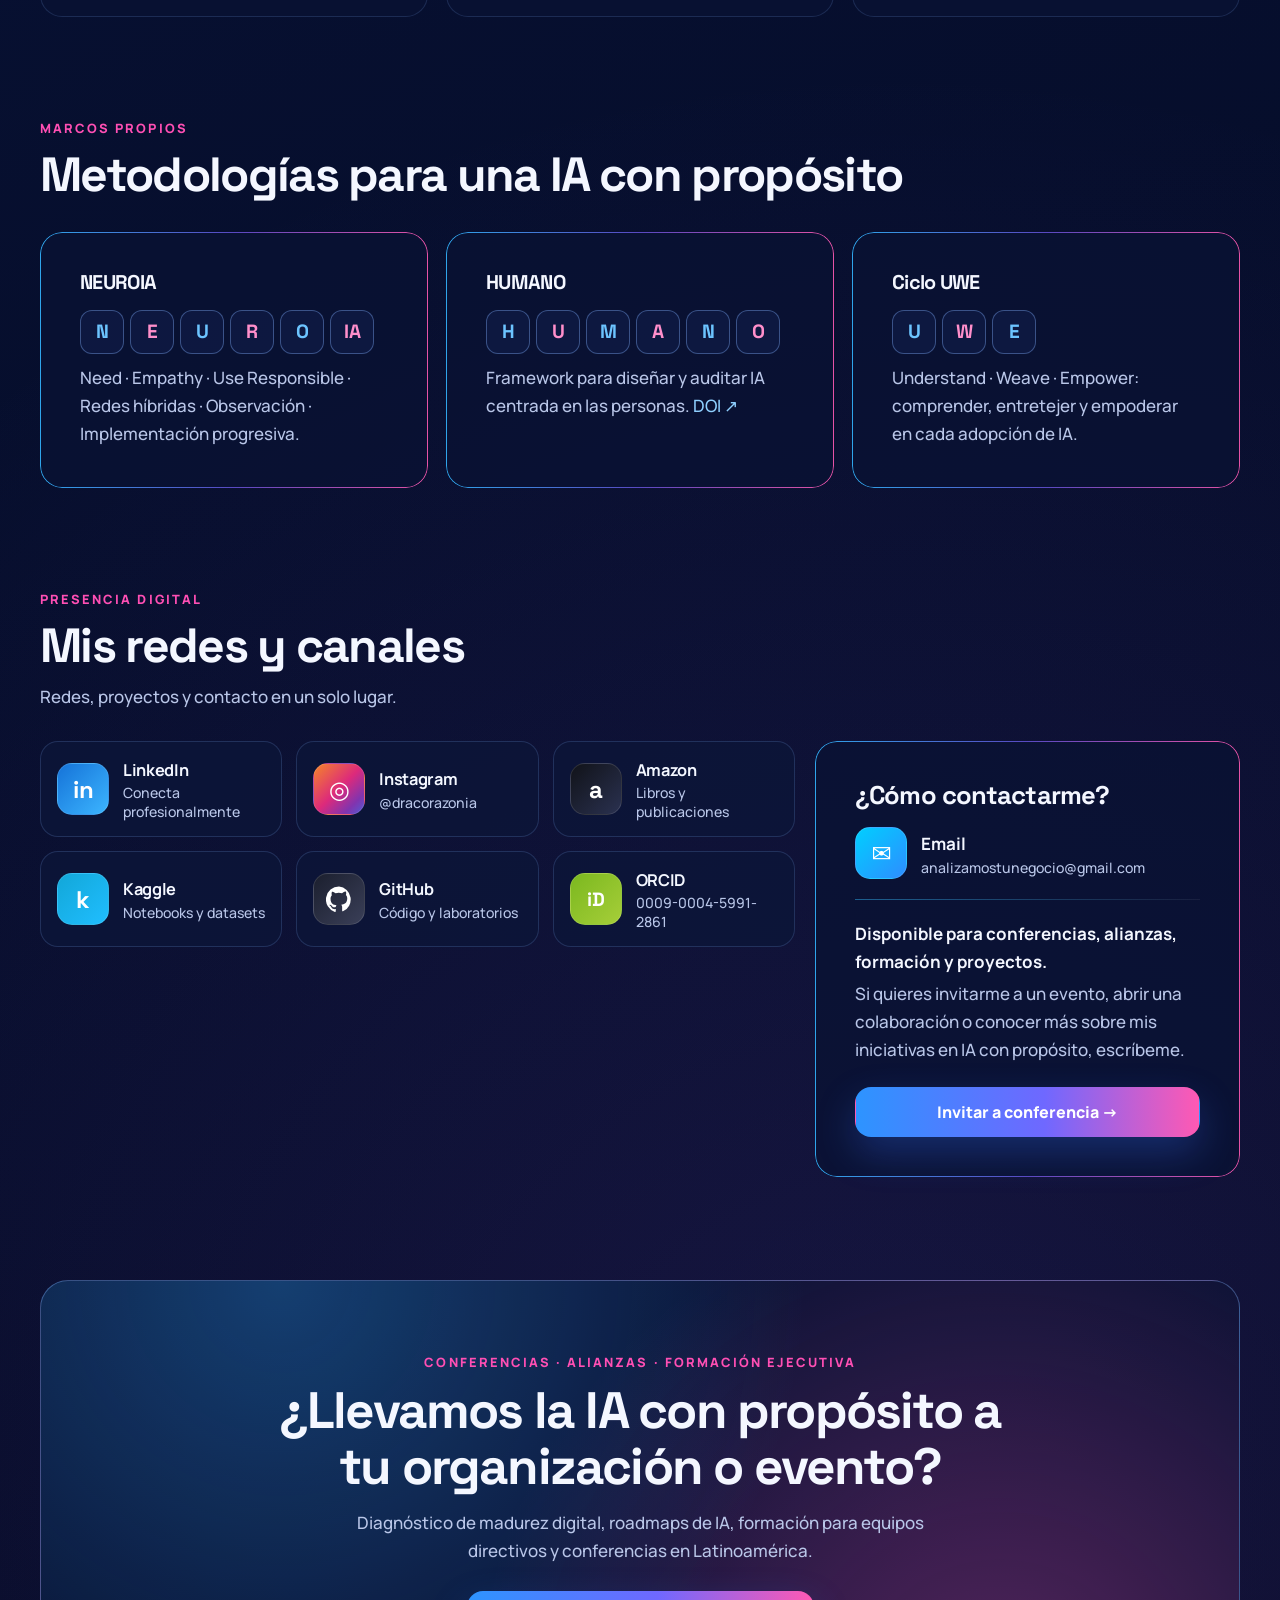
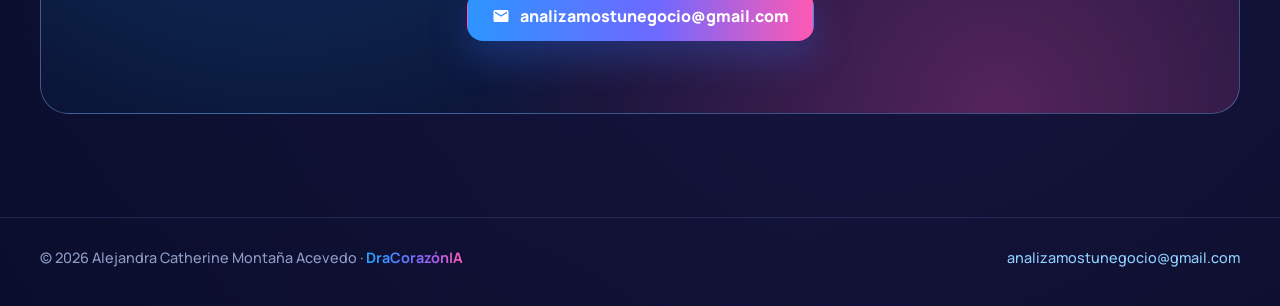
==== commit ac8aa2d9: "Añadir página Divulgación con conferencias, medios, política de IA y declaración de uso de IA - divu" ====
--- a/index.html
+++ b/index.html
@@ -17,7 +17,7 @@
   <link rel="alternate" hreflang="es" href="https://acatherinebusinessintelligence.github.io/">
   <link rel="alternate" hreflang="en" href="https://acatherinebusinessintelligence.github.io/en/">
   <link rel="alternate" hreflang="x-default" href="https://acatherinebusinessintelligence.github.io/">
-  <link rel="stylesheet" href="style.css?v=14">
+  <link rel="stylesheet" href="style.css?v=17">
 </head>
 <body>
 <a class="skip" href="#contenido">Saltar al contenido</a>
@@ -33,6 +33,7 @@
         <a href="investigacion.html">Investigación</a>
         <a href="proyectos.html">Proyectos</a>
         <a href="docencia.html">Docencia</a>
+        <a href="divulgacion.html">Divulgación</a>
       <a class="lang-switch" href="en/index.html" hreflang="en" lang="en" aria-label="Read in English"><span aria-hidden="true">ES</span> | <b>EN</b></a>
       <a class="btn btn-primary btn-sm nav-cta" href="mailto:analizamostunegocio@gmail.com?subject=Invitaci%C3%B3n%20a%20conferencia">Invitar a conferencia</a>
     </nav>
@@ -206,6 +207,6 @@
     <span><a href="mailto:analizamostunegocio@gmail.com">analizamostunegocio@gmail.com</a></span>
   </div>
 </footer>
-<script src="main.js?v=14"></script>
+<script src="main.js?v=17"></script>
 </body>
 </html>
--- a/style.css
+++ b/style.css
@@ -384,7 +384,7 @@
 .story { max-width: 700px; margin: clamp(32px, 5vw, 56px) auto 0; font-size: clamp(1.05rem, 1.35vw, 1.17rem); line-height: 1.85; color: #d7e1f8; }
 .story p { margin: 0 0 1.4em; }
 .story strong { color: #fff; }
-.story:first-of-type > p:first-child::first-letter {
+.story:first-of-type > .story-step.first + p::first-letter {
   float: left; font: 800 4.2em/.82 var(--display); margin: .08em .12em 0 0;
   background: var(--grad); -webkit-background-clip: text; background-clip: text; color: transparent;
 }
@@ -513,3 +513,51 @@
   .nav-cta { margin: 8px 0 0; }
   .lang-switch { align-self: flex-start; margin: 6px 0 0 14px; }
 }
+
+/* ---------- Mi historia: lo que la ciencia me ayudó a entender ---------- */
+.science { max-width: 1000px; margin: clamp(40px, 6vw, 72px) auto 0; }
+.science-head { max-width: 700px; margin: 0 auto 26px; text-align: center; }
+.science-head h2 { font-size: clamp(1.8rem, 3.6vw, 2.6rem); }
+.science-head p { color: var(--muted); }
+.science-grid { display: grid; grid-template-columns: repeat(3, minmax(0, 1fr)); gap: 18px; }
+.science-card { background: var(--surface); border: 1px solid var(--line); border-radius: var(--radius); padding: 24px; display: flex; flex-direction: column; }
+.science-card h3 { font-size: 1.2rem; margin: 12px 0 8px; }
+.science-card p { color: var(--muted); font-size: .96rem; margin: 0 0 12px; }
+.science-card p strong { color: var(--text); }
+.science-card blockquote { margin: 12px 0 10px; font: 700 1.2rem/1.4 var(--display); letter-spacing: -.02em; color: #fff; }
+.science-tag { align-self: flex-start; font-size: .74rem; font-weight: 800; letter-spacing: .06em; text-transform: uppercase; color: #ffb3dc;
+  padding: 5px 10px; border-radius: 999px; background: rgba(255, 79, 180, .14); border: 1px solid rgba(255, 79, 180, .35); }
+.science-src { font-size: .88rem !important; color: var(--soft) !important; }
+.science-note { margin-top: auto !important; padding-top: 10px; border-top: 1px dashed var(--line-strong); font-size: .84rem !important; color: var(--soft) !important; }
+.practice { margin-top: 18px; padding: clamp(22px, 3.5vw, 34px); border-radius: var(--radius);
+  background: linear-gradient(135deg, rgba(45, 168, 255, .12), rgba(255, 79, 180, .12)); border: 1px solid var(--line-strong); }
+.practice h3 { font-size: 1.4rem; margin-bottom: 14px; }
+.practice > p { color: var(--muted); margin: 16px 0 0; }
+.practice-steps { list-style: none; counter-reset: paso; display: grid; grid-template-columns: repeat(4, minmax(0, 1fr)); gap: 12px; padding: 0; margin: 0; }
+.practice-steps li { counter-increment: paso; position: relative; padding: 46px 16px 16px; border-radius: 16px; background: rgba(8, 16, 46, .7);
+  border: 1px solid var(--line); color: var(--muted); font-size: .95rem; }
+.practice-steps li::before { content: counter(paso); position: absolute; top: 12px; left: 16px; width: 26px; height: 26px; border-radius: 50%;
+  display: grid; place-items: center; font: 800 .85rem var(--display); color: #fff; background: var(--grad-btn); }
+.practice-steps li strong { color: var(--text); }
+@media (max-width: 900px) { .science-grid { grid-template-columns: 1fr; } .practice-steps { grid-template-columns: 1fr 1fr; } }
+@media (max-width: 520px) { .practice-steps { grid-template-columns: 1fr; } }
+
+/* ---------- Mi historia: momentos del relato y fuentes ---------- */
+.story-step { display: flex; align-items: center; gap: 12px; margin: 2.4em 0 .9em; font-size: clamp(1.3rem, 2.4vw, 1.65rem); color: #fff; }
+.story-step.first { margin-top: 0; }
+.story-step span { display: grid; place-items: center; flex: 0 0 auto; width: 34px; height: 34px; border-radius: 50%;
+  font: 800 .95rem var(--display); color: #fff; background: var(--grad-btn); }
+.story-quote { margin: 1.2em 0 1.4em; padding: 18px 22px; border-radius: 16px; font: 700 clamp(1.15rem, 2vw, 1.4rem)/1.45 var(--display);
+  color: #fff; background: linear-gradient(135deg, rgba(45, 168, 255, .14), rgba(255, 79, 180, .14)); border: 1px solid var(--line-strong); }
+.story-sources { margin-top: 2.4em; padding: 16px 20px; border-radius: 16px; background: var(--surface); border: 1px solid var(--line); font-size: .9rem; line-height: 1.6; }
+.story-sources summary { cursor: pointer; font-weight: 800; color: var(--muted); }
+.story-sources ul { margin: 12px 0 0; padding-left: 1.1em; color: var(--soft); }
+.story-sources li { margin-bottom: 8px; }
+
+/* ---------- Divulgación ---------- */
+.others { color: var(--muted); margin: 22px 0 0; font-size: .98rem; }
+.others strong { color: var(--text); }
+@media (min-width: 861px) and (max-width: 1180px) {
+  .nav-links a { padding: 10px 10px; font-size: .9rem; }
+  .nav-links a[aria-current="page"]::after { left: 10px; right: 10px; }
+}
